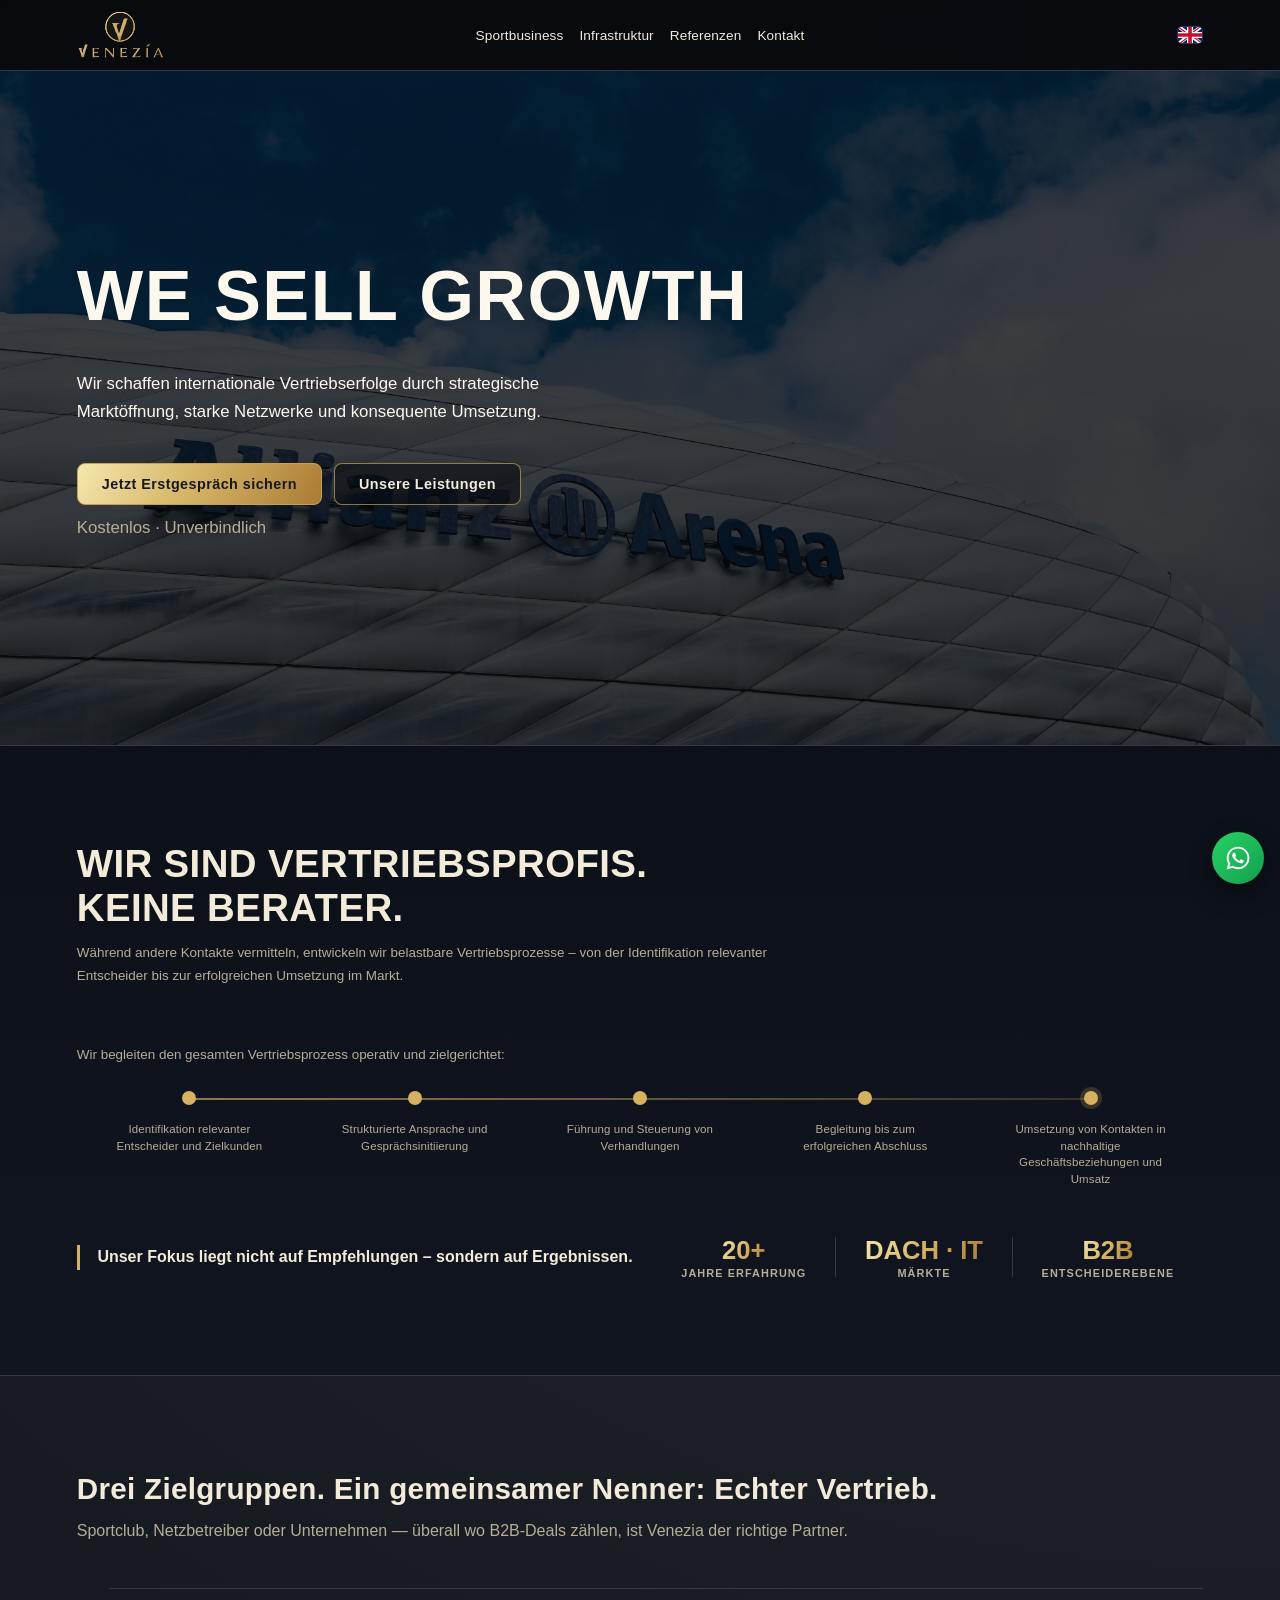
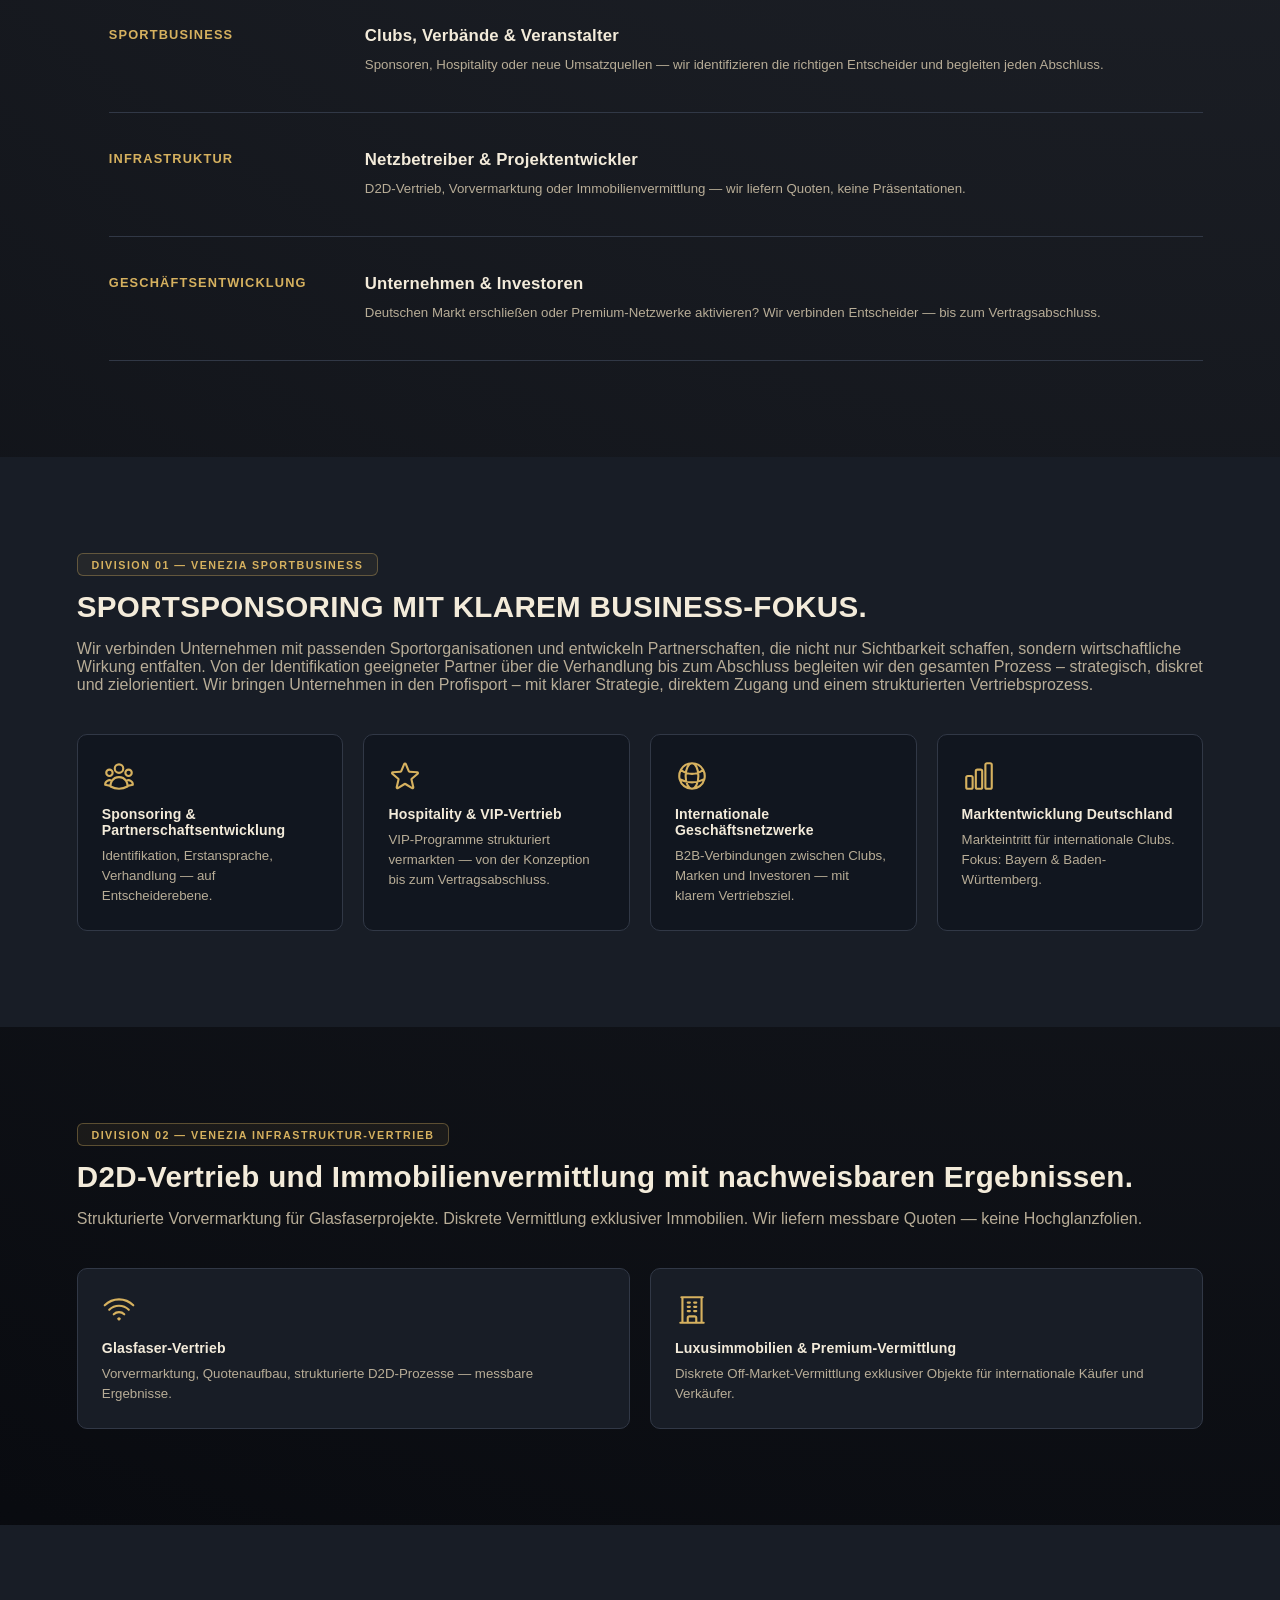
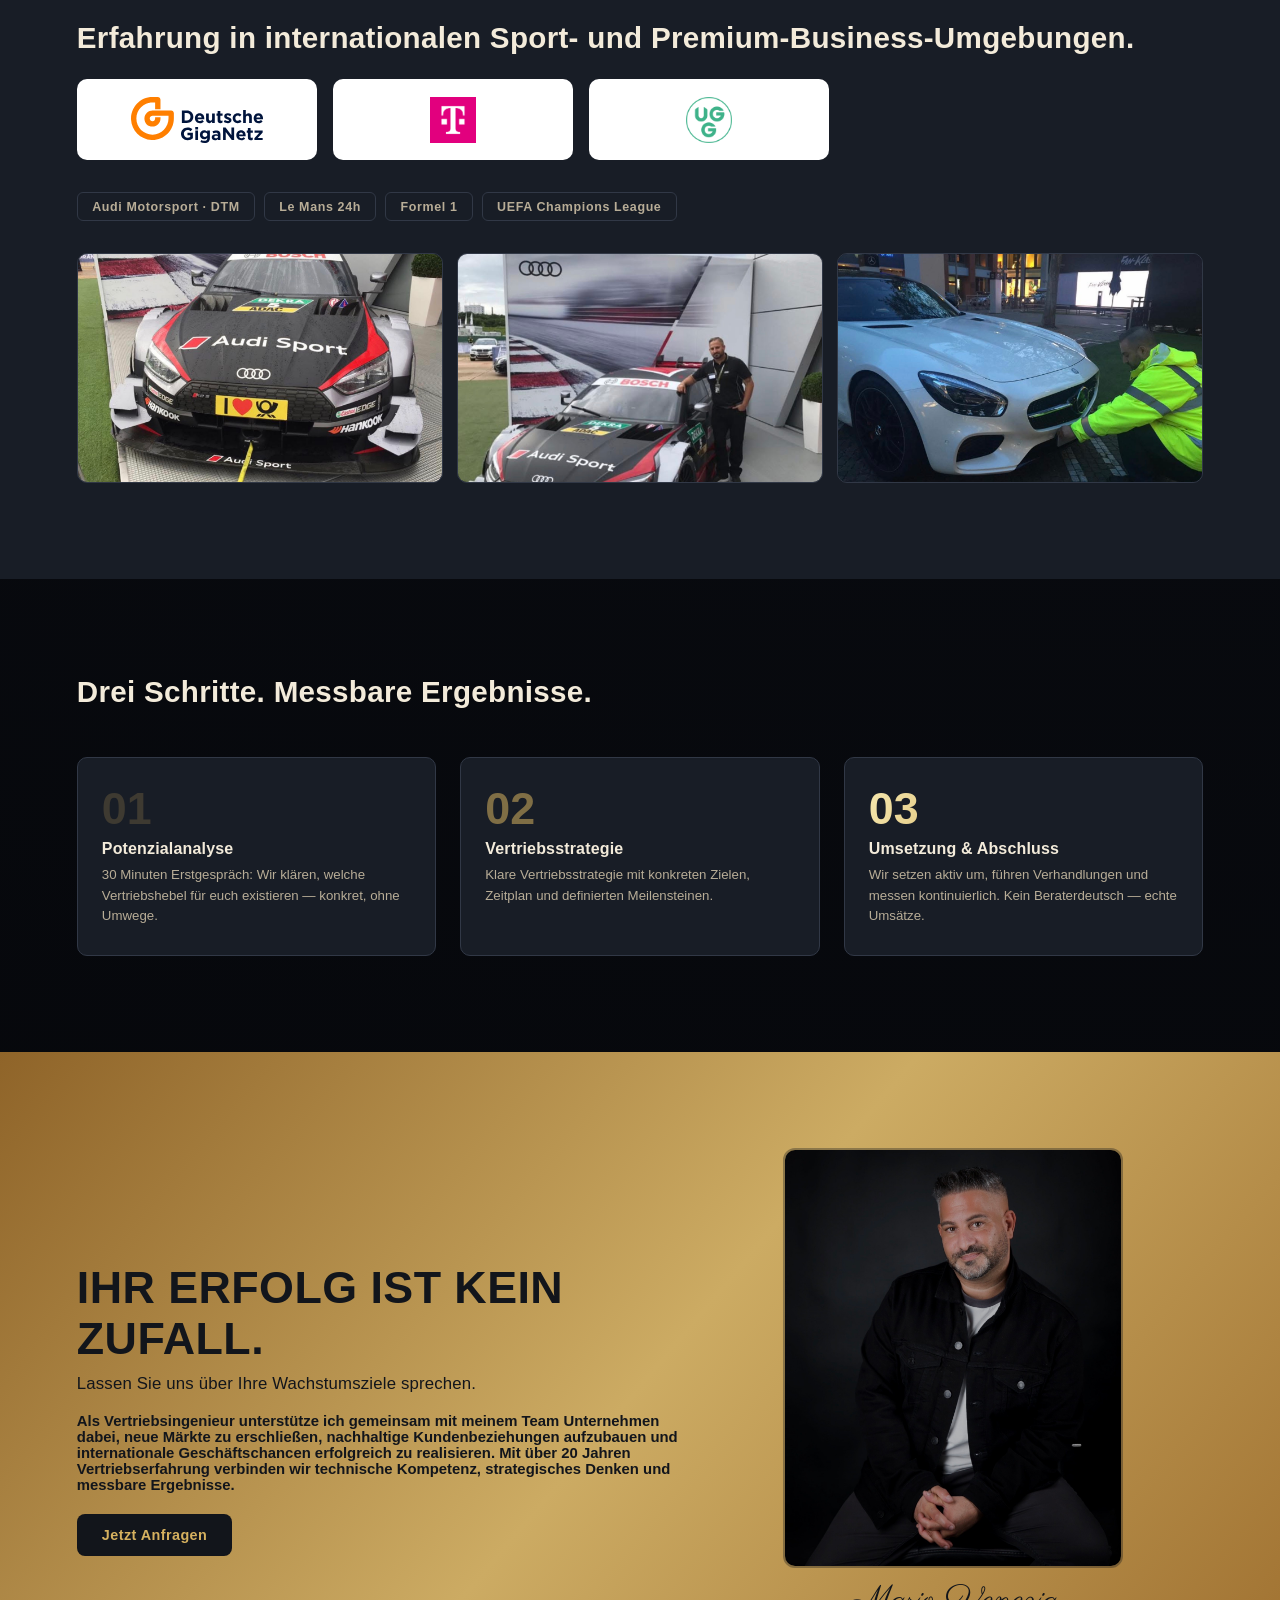
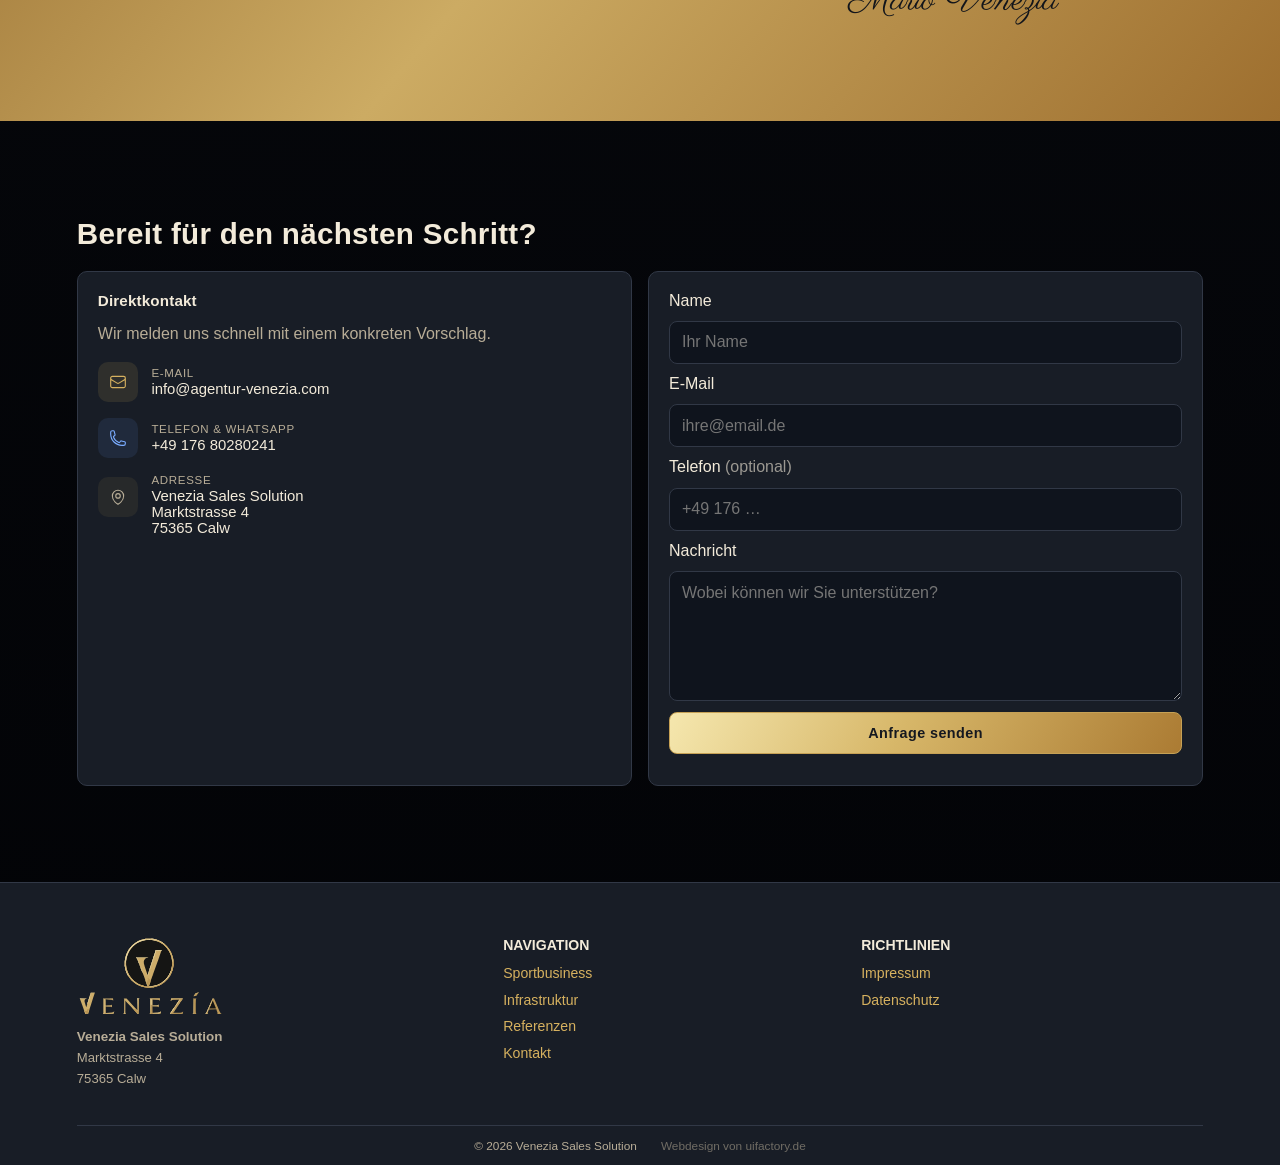
==== index.html @ e9df2f79 "Widen diff-step-text for better readability Increase max-width of step descriptions in differentiato" ====
<!doctype html>
<html lang="de">
  <head>
    <meta charset="UTF-8" />
    <meta name="viewport" content="width=device-width, initial-scale=1.0" />
    <title>Venezia Sales Solution | International Sports Sales & Business Development</title>
    <meta name="description" content="Venezia ist eine internationale Vertriebsagentur für Sport und Infrastruktur – wir entwickeln Vertriebsstrukturen, die messbaren Umsatz erzeugen." />
    <link rel="preconnect" href="https://fonts.googleapis.com" />
    <link rel="preconnect" href="https://fonts.gstatic.com" crossorigin />
    <link rel="stylesheet" href="./shared.css" />
    <style>
      section { padding: 96px 0; }
      section.hero { padding: 0; }

      .cta-row { margin-top: 1.3rem; display: flex; gap: 0.75rem; flex-wrap: wrap; }
      .cta-note { font-size: 0.75rem; color: var(--muted); margin-top: 0.6rem; }

      /* ── Hero ───────────────────────────────────────────────── */
      .hero {
        color: var(--white);
        background: linear-gradient(rgba(4, 5, 8, 0.74), rgba(7, 10, 14, 0.82)),
          url("./images/allianz-arena2.jpg") center/cover no-repeat;
      }
      .hero-content {
        min-height: min(75vh, 720px);
        display: flex;
        flex-direction: column;
        justify-content: center;
        max-width: 780px;
        padding: 3rem 0;
      }
      .hero p { max-width: 60ch; font-size: 1.05rem; line-height: 1.65; }

      /* ── Differentiator ─────────────────────────────────────── */
      .differentiator {
        background: linear-gradient(180deg, #0c1018 0%, #111520 100%);
        border-top: 1px solid var(--border);
        border-bottom: 1px solid var(--border);
      }
      .diff-intro { max-width: 700px; margin-bottom: 3.5rem; }
      .diff-intro h2 { font-size: clamp(1.6rem, 3.2vw, 2.4rem); font-weight: 700; margin-bottom: 0.75rem; }
      .diff-sub { color: var(--muted); font-size: 0.84rem; line-height: 1.7; margin: 0; }

      .diff-steps {
        display: flex;
        align-items: flex-start;
        position: relative;
        margin-bottom: 3rem;
      }
      .diff-steps::before {
        content: '';
        position: absolute;
        top: 7px;
        left: 10%;
        right: 10%;
        height: 2px;
        background: linear-gradient(90deg, rgba(214,177,95,0.65) 0%, rgba(214,177,95,0.2) 100%);
        pointer-events: none;
      }
      .diff-step {
        flex: 1;
        display: flex;
        flex-direction: column;
        align-items: center;
        text-align: center;
        gap: 1rem;
        position: relative;
      }
      .diff-step-node {
        width: 14px; height: 14px;
        border-radius: 50%;
        background: var(--accent);
        flex-shrink: 0;
        z-index: 1;
      }
      .diff-step:last-child .diff-step-node { box-shadow: 0 0 0 4px rgba(214,177,95,0.2); }
      .diff-step-text { font-size: 0.72rem; font-weight: 500; color: var(--muted); line-height: 1.45; max-width: 10.5rem; letter-spacing: 0.01em; }

      .diff-footer { display: grid; grid-template-columns: 1fr auto; align-items: center; gap: 2rem; }
      .diff-claim {
        font-size: 1rem; font-weight: 600; color: var(--ink); line-height: 1.55; margin: 0;
        border-left: 3px solid var(--accent); padding-left: 1.1rem;
      }
      .diff-stats { display: flex; align-items: center; gap: 0; flex-shrink: 0; }
      .diff-stat { display: flex; flex-direction: column; align-items: center; gap: 0.2rem; padding: 0 1.8rem; }
      .diff-stat:first-child { padding-left: 0; }
      .diff-stat-num {
        font-size: clamp(1.4rem, 2vw, 1.8rem); font-weight: 800;
        background: linear-gradient(120deg, #f5e7ae 0%, #d7b769 45%, #ab7b33 100%);
        -webkit-background-clip: text; -webkit-text-fill-color: transparent; background-clip: text;
        line-height: 1.1; white-space: nowrap;
      }
      .diff-stat-label { font-size: 0.68rem; font-weight: 600; letter-spacing: 0.1em; text-transform: uppercase; color: var(--muted); white-space: nowrap; }
      .diff-divider { width: 1px; height: 40px; background: var(--border); flex-shrink: 0; }

      /* ── Section alternate ──────────────────────────────────── */
      .section-alt { background: var(--gray); }
      .section-alt .service-card { background: #11161f; }
      .section-alt .process-step { background: #11161f; }

      /* ── Division badge ─────────────────────────────────────── */
      .division-badge {
        display: inline-flex; align-items: center;
        border: 1px solid rgba(214, 177, 95, 0.35); border-radius: 6px;
        padding: 0.3rem 0.85rem; font-size: 0.67rem; font-weight: 700;
        letter-spacing: 0.14em; text-transform: uppercase; color: var(--accent);
        background: rgba(214, 177, 95, 0.07); margin-bottom: 0.85rem;
      }

      /* ── Services ───────────────────────────────────────────── */
      .services-grid { margin-top: 2.5rem; display: grid; grid-template-columns: repeat(4, minmax(0, 1fr)); gap: 1.25rem; }
      .services-grid-2 { margin-top: 2.5rem; display: grid; grid-template-columns: repeat(2, minmax(0, 1fr)); gap: 1.25rem; }
      .service-card {
        background: var(--gray); border-radius: 10px; border: 1px solid var(--border);
        padding: 1.5rem; display: flex; flex-direction: column; gap: 0.5rem;
      }
      .service-icon { width: 34px; height: 34px; color: var(--accent); margin-bottom: 0.3rem; }
      .service-icon svg { width: 100%; height: 100%; }
      .service-card h3 { font-size: 0.88rem; margin: 0; }
      .service-card p { margin: 0; color: var(--muted); font-size: 0.83rem; line-height: 1.5; }

      /* ── Für wen ────────────────────────────────────────────── */
      .whom-list { margin-top: 3rem; display: flex; flex-direction: column; padding-left: 2rem; }
      .whom-item {
        display: grid; grid-template-columns: 13rem 1fr; gap: 3rem;
        align-items: start; padding: 2.25rem 0; border-top: 1px solid var(--border);
      }
      .whom-item:last-child { border-bottom: 1px solid var(--border); }
      .whom-badge { font-size: 0.8rem; font-weight: 700; letter-spacing: 0.09em; text-transform: uppercase; color: var(--accent); padding-top: 0.15rem; display: block; }
      .whom-content { display: flex; flex-direction: column; gap: 0.45rem; }
      .whom-content h3 { font-size: 1.05rem; margin: 0; line-height: 1.3; font-weight: 600; }
      .whom-desc { color: var(--muted); font-size: 0.83rem; line-height: 1.65; margin: 0; }

      /* ── Logo grid ──────────────────────────────────────────── */
      .logo-grid { display: flex; flex-wrap: wrap; gap: 1rem; margin-top: 1.5rem; align-items: stretch; }
      .logo-tile {
        background: #fff; border-radius: 10px; padding: 1.1rem 2rem;
        display: flex; align-items: center; justify-content: center;
        flex: 1; min-width: 160px; max-width: 240px;
      }
      .logo-tile img { max-height: 46px; width: auto; max-width: 150px; object-fit: contain; }

      /* ── Sport reference tags ───────────────────────────────── */
      .sport-refs { display: flex; flex-wrap: wrap; gap: 0.55rem; margin-top: 1rem; }
      .sport-ref-tag {
        border: 1px solid var(--border); border-radius: 6px;
        padding: 0.4rem 0.9rem; font-size: 0.78rem; font-weight: 600;
        color: var(--muted); letter-spacing: 0.05em; background: var(--gray);
      }

      /* ── F1 gallery ─────────────────────────────────────────── */
      .f1-gallery { display: grid; grid-template-columns: repeat(3, 1fr); gap: 0.9rem; margin-top: 2rem; }
      .f1-gallery img { width: 100%; height: 230px; object-fit: cover; border-radius: 10px; border: 1px solid var(--border); }

      /* ── Process ────────────────────────────────────────────── */
      .process-grid { margin-top: 3rem; display: grid; grid-template-columns: repeat(3, 1fr); gap: 1.5rem; }
      .process-step { background: var(--gray); border: 1px solid var(--border); border-radius: 10px; padding: 1.75rem 1.5rem; }
      .step-num { font-size: 2.8rem; font-weight: 800; color: rgba(214, 177, 95, 0.2); line-height: 1; margin-bottom: 0.6rem; }
      .step-num.gold-2 { color: rgba(214, 177, 95, 0.55); }
      .step-num.gold-3 {
        background: linear-gradient(120deg, #f5e7ae 0%, #d7b769 45%, #ab7b33 100%);
        -webkit-background-clip: text; -webkit-text-fill-color: transparent; background-clip: text;
      }
      .process-step h3 { font-size: 1rem; margin: 0 0 0.4rem; }
      .process-step p { color: var(--muted); font-size: 0.83rem; line-height: 1.55; margin: 0; }

      /* ── CTA ────────────────────────────────────────────────── */
      .cta { background: linear-gradient(130deg, #8f6429 0%, #ccab63 50%, #9e6f2f 100%); color: #12151b; }
      .cta .eyebrow {
        color: #12151b; font-size: clamp(1.9rem, 3.5vw, 2.8rem); text-transform: none;
        letter-spacing: 0.01em; font-weight: 800; margin-bottom: 0.6rem;
      }
      .cta h2 { font-size: clamp(0.92rem, 1.4vw, 1.05rem); font-weight: 500; color: rgba(18, 21, 27, 0.7); letter-spacing: 0.01em; margin-bottom: 1.25rem; }
      .cta .btn-dark { background: #12151b; color: var(--accent); border-color: rgba(18, 21, 27, 0.5); }
      .cta-grid { display: grid; grid-template-columns: 1.1fr 0.9fr; gap: 1rem; align-items: center; }
      .cta-photo { display: flex; flex-direction: column; align-items: center; }
      .cta-photo img { width: min(100%, 340px); height: 420px; object-fit: cover; object-position: center top; border-radius: 12px; border: 2px solid rgba(18, 21, 27, 0.34); }
      .cta-signature { font-family: 'Parisienne', cursive; font-size: 2.2rem; color: #12151b; margin-top: 0.6rem; text-align: center; display: block; }
      .cta-subline { margin: 0.5rem 0 1.3rem; font-size: 0.93rem; font-weight: 600; }
      .cta h2 { color: #12151b; }
      .cta-btn-mobile { display: none; }

      /* ── Contact ────────────────────────────────────────────── */
      .contact-grid { margin-top: 1.2rem; display: grid; grid-template-columns: 1fr 1fr; gap: 1rem; }
      .panel { background: var(--gray); border: 1px solid var(--border); border-radius: 10px; padding: 1.25rem; }
      .contact-info-list { list-style: none; padding: 0; margin: 1.2rem 0 0; display: flex; flex-direction: column; gap: 1rem; }
      .contact-info-item { display: flex; align-items: center; gap: 0.85rem; }
      .contact-info-item.align-top { align-items: flex-start; }
      .contact-info-item.align-top .ci-icon { margin-top: 0.15rem; }
      .ci-icon { width: 40px; height: 40px; border-radius: 10px; display: flex; align-items: center; justify-content: center; flex-shrink: 0; }
      .ci-icon.email { background: rgba(214, 177, 95, 0.12); color: var(--accent); }
      .ci-icon.phone { background: rgba(100, 160, 255, 0.1); color: #7aacff; }
      .ci-icon.addr { background: rgba(214, 177, 95, 0.08); color: var(--muted); }
      .ci-icon svg { width: 18px; height: 18px; }
      .ci-text { font-size: 0.93rem; }
      .ci-text small { display: block; font-size: 0.72rem; color: var(--muted); margin-bottom: 2px; text-transform: uppercase; letter-spacing: 0.06em; }
      .ci-text a { color: var(--ink); }
      .ci-text a:hover { color: var(--accent); }
      form { display: grid; gap: 0.7rem; }
      input, textarea { width: 100%; border-radius: 8px; border: 1px solid var(--border); background: #0f141d; color: var(--ink); padding: 0.72rem 0.75rem; font: inherit; }
      textarea { min-height: 130px; resize: vertical; }
      #form-status { color: var(--muted); margin: 0; font-size: 0.88rem; }

      /* ── Thank Modal ────────────────────────────────────────── */
      #thank-modal { position: fixed; inset: 0; z-index: 100; display: none; align-items: center; justify-content: center; }
      .modal-overlay { position: absolute; inset: 0; background: rgba(0,0,0,0.65); backdrop-filter: blur(4px); cursor: pointer; }
      .modal-box { position: relative; z-index: 1; background: #181d26; border: 1px solid var(--border); border-radius: 16px; padding: 2.5rem 2rem; max-width: 400px; width: 90%; text-align: center; }
      .modal-check { width: 58px; height: 58px; background: rgba(37,211,102,0.12); color: #25d366; border-radius: 50%; display: flex; align-items: center; justify-content: center; margin: 0 auto 1.2rem; }
      .modal-check svg { width: 28px; height: 28px; }
      .modal-box h3 { margin: 0 0 0.6rem; font-size: 1.3rem; color: var(--ink); }
      .modal-box p { color: var(--muted); font-size: 0.93rem; line-height: 1.6; margin: 0 0 1.5rem; }

      /* ── Tablet (≤ 900px) ───────────────────────────────────── */
      @media (max-width: 900px) {
        section { padding: 72px 0; }
        h2 { font-size: clamp(1.2rem, 2.4vw, 1.6rem); }
        .diff-intro h2 { font-size: clamp(1.4rem, 2.8vw, 2rem); }
        .services-grid { grid-template-columns: repeat(2, minmax(0, 1fr)); }
        .services-grid-2 { grid-template-columns: repeat(2, minmax(0, 1fr)); }
        .f1-gallery { grid-template-columns: repeat(2, 1fr); }
        .process-grid { grid-template-columns: repeat(2, 1fr); }
        .whom-list { padding-left: 1rem; }
        .whom-item { grid-template-columns: 12rem 1fr; gap: 2rem; }
        .cta-grid { grid-template-columns: 1fr; }
        .cta-photo { flex-direction: row; align-items: center; gap: 1.5rem; justify-content: flex-start; }
        .cta-photo img { height: 200px; width: min(50%, 220px); }
        .cta-signature { font-size: 1.8rem; }
        .logo-tile { max-width: none; min-width: 120px; }
        .diff-footer { grid-template-columns: 1fr; }
        .diff-stats { justify-content: flex-start; margin-top: 1.5rem; }
        .diff-stat { padding: 0 1.5rem 0 0; }
        .diff-stat:first-child { padding-left: 0; }
        .diff-steps { gap: 0.5rem; }
        .diff-step-text { font-size: 0.7rem; max-width: 8.5rem; }
      }

      /* ── Mobile (≤ 600px) ───────────────────────────────────── */
      @media (max-width: 600px) {
        section { padding: 52px 0; }
        h1 { font-size: clamp(1.9rem, 7.5vw, 2.8rem); }
        h2 { font-size: 1.15rem; }
        .diff-intro h2 { font-size: clamp(1.3rem, 5.5vw, 1.7rem); }
        .cta .eyebrow { font-size: clamp(1.3rem, 7vw, 1.75rem); }
        .cta h2 { font-size: 0.88rem; }
        .hero-content { min-height: min(70vh, 520px); padding: 2rem 0; }
        .hero p { font-size: 0.9rem; line-height: 1.6; }
        .cta-row { flex-direction: column; }
        .cta-row .btn { width: 100%; justify-content: center; }
        .services-grid { grid-template-columns: 1fr; }
        .services-grid-2 { grid-template-columns: 1fr; }
        .service-card { padding: 1.25rem; }
        .service-card h3 { overflow-wrap: break-word; word-break: break-word; hyphens: auto; }
        .diff-steps { flex-direction: column; gap: 0; margin-bottom: 2rem; }
        .diff-steps::before { top: 7px; left: 6px; right: auto; bottom: 7px; width: 2px; height: auto; background: linear-gradient(to bottom, rgba(214,177,95,0.65), rgba(214,177,95,0.2)); }
        .diff-step { flex-direction: row; text-align: left; align-items: center; padding: 0.7rem 0; gap: 1rem; }
        .diff-step-text { max-width: none; font-size: 0.8rem; font-weight: 600; }
        .diff-footer { grid-template-columns: 1fr; margin-top: 2rem; }
        .diff-stats { display: grid; grid-template-columns: repeat(3, 1fr); margin-top: 1.5rem; gap: 0; }
        .diff-stat { padding: 0.75rem 0; align-items: center; border-right: 1px solid var(--border); }
        .diff-stat:last-child { border-right: none; }
        .diff-stat:first-child { padding-left: 0; }
        .diff-divider { display: none; }
        .diff-stat-num { font-size: clamp(1.15rem, 4vw, 1.4rem); }
        .diff-stat-label { font-size: 0.6rem; }
        .whom-list { padding-left: 0; margin-top: 2rem; }
        .whom-item { grid-template-columns: 1fr; gap: 0.5rem; padding: 1.5rem 0; }
        .f1-gallery { grid-template-columns: 1fr; }
        .f1-gallery img { height: 200px; }
        .process-grid { grid-template-columns: 1fr; gap: 1rem; margin-top: 2rem; }
        .cta-grid { gap: 2rem; }
        .cta-photo { flex-direction: column; align-items: center; }
        .cta-photo img { width: 100%; max-width: 280px; height: 300px; }
        .cta-signature { font-size: 1.8rem; }
        .cta-btn-desktop { display: none; }
        .cta-btn-mobile { display: inline-flex; width: 100%; justify-content: center; }
        .cta-subline { font-size: 0.82rem; }
        .logo-grid { gap: 0.65rem; }
        .logo-tile { min-width: 110px; padding: 0.9rem 1.25rem; overflow: hidden; }
        .logo-tile img { max-height: 34px; }
        .contact-grid { grid-template-columns: 1fr; margin-top: 1.5rem; }
        .panel { padding: 1.1rem; }
      }
    </style>
  </head>
  <body>
    <header class="site-header"></header>

    <main id="top">

      <!-- ═══ HERO ════════════════════════════════════════════════ -->
      <section class="hero">
        <div class="container">
          <div class="hero-content">
            <h1 data-i18n="hero_title">WE SELL GROWTH</h1>
            <p data-i18n="hero_text">Wir schaffen internationale Vertriebserfolge durch strategische Marktöffnung, starke Netzwerke und konsequente Umsetzung.</p>
            <div class="cta-row">
              <a class="btn btn-dark" href="#contact" data-i18n="hero_cta">Jetzt Erstgespräch sichern</a>
              <a class="btn btn-light" href="#sports" data-i18n="hero_services">Unsere Leistungen</a>
            </div>
            <p class="cta-note" data-i18n="cta_note">Kostenlos · Unverbindlich</p>
          </div>
        </div>
      </section>

      <!-- ═══ WARUM VENEZIA? ══════════════════════════════════════ -->
      <section class="differentiator">
        <div class="container">
          <div class="diff-intro">
            <h2 data-i18n="diff_title">WIR SIND VERTRIEBSPROFIS. KEINE BERATER.</h2>
            <p class="diff-sub" data-i18n="diff_sub">Während andere Kontakte vermitteln, entwickeln wir belastbare Vertriebsprozesse – von der Identifikation relevanter Entscheider bis zur erfolgreichen Umsetzung im Markt.</p>
          </div>

          <p class="diff-sub" style="margin-bottom:1.5rem;" data-i18n="diff_intro_steps">Wir begleiten den gesamten Vertriebsprozess operativ und zielgerichtet:</p>

          <div class="diff-steps">
            <div class="diff-step">
              <span class="diff-step-node"></span>
              <span class="diff-step-text" data-i18n="diff_step_1">Identifikation relevanter Entscheider und Zielkunden</span>
            </div>
            <div class="diff-step">
              <span class="diff-step-node"></span>
              <span class="diff-step-text" data-i18n="diff_step_2">Strukturierte Ansprache und Gesprächsinitiierung</span>
            </div>
            <div class="diff-step">
              <span class="diff-step-node"></span>
              <span class="diff-step-text" data-i18n="diff_step_3">Führung und Steuerung von Verhandlungen</span>
            </div>
            <div class="diff-step">
              <span class="diff-step-node"></span>
              <span class="diff-step-text" data-i18n="diff_step_4">Begleitung bis zum erfolgreichen Abschluss</span>
            </div>
            <div class="diff-step">
              <span class="diff-step-node"></span>
              <span class="diff-step-text" data-i18n="diff_step_5">Umsetzung von Kontakten in nachhaltige Geschäftsbeziehungen und Umsatz</span>
            </div>
          </div>

          <div class="diff-footer">
            <p class="diff-claim" data-i18n="diff_claim">Unser Fokus liegt nicht auf Empfehlungen – sondern auf Ergebnissen.</p>
            <div class="diff-stats">
              <div class="diff-stat">
                <span class="diff-stat-num" data-i18n="stat_1_num">20+</span>
                <span class="diff-stat-label" data-i18n="stat_1_label">Jahre Erfahrung</span>
              </div>
              <div class="diff-divider"></div>
              <div class="diff-stat">
                <span class="diff-stat-num" data-i18n="stat_2_num">DACH · IT</span>
                <span class="diff-stat-label" data-i18n="stat_2_label">Märkte</span>
              </div>
              <div class="diff-divider"></div>
              <div class="diff-stat">
                <span class="diff-stat-num" data-i18n="stat_3_num">B2B</span>
                <span class="diff-stat-label" data-i18n="stat_3_label">Entscheiderebene</span>
              </div>
            </div>
          </div>
        </div>
      </section>

      <!-- ═══ FÜR WEN ═════════════════════════════════════════════ -->
      <section id="for-whom">
        <div class="container">
          <h2 data-i18n="whom_title">Drei Zielgruppen. Ein gemeinsamer Nenner: Echter Vertrieb.</h2>
          <p class="muted" data-i18n="whom_text">Ob Sportclub, Netzbetreiber oder internationales Unternehmen — überall wo komplexe B2B-Deals entschieden werden, ist Venezia der richtige Partner.</p>
          <div class="whom-list">
            <div class="whom-item">
              <span class="whom-badge" data-i18n="whom_1_badge">Sportbusiness</span>
              <div class="whom-content">
                <h3 data-i18n="whom_1_title">Clubs, Verbände &amp; Veranstalter</h3>
                <p class="whom-desc" data-i18n="whom_1_text">Sponsoren, Hospitality oder neue Umsatzquellen — wir identifizieren die richtigen Entscheider und begleiten jeden Abschluss.</p>
              </div>
            </div>
            <div class="whom-item">
              <span class="whom-badge" data-i18n="whom_2_badge">Infrastruktur</span>
              <div class="whom-content">
                <h3 data-i18n="whom_2_title">Netzbetreiber &amp; Projektentwickler</h3>
                <p class="whom-desc" data-i18n="whom_2_text">D2D-Vertrieb, Vorvermarktung oder Immobilienvermittlung — wir liefern Quoten, keine Präsentationen.</p>
              </div>
            </div>
            <div class="whom-item">
              <span class="whom-badge" data-i18n="whom_3_badge">Geschäftsentwicklung</span>
              <div class="whom-content">
                <h3 data-i18n="whom_3_title">Unternehmen &amp; Investoren</h3>
                <p class="whom-desc" data-i18n="whom_3_text">Deutschen Markt erschließen oder Premium-Netzwerke aktivieren? Wir verbinden Entscheider — bis zum Vertragsabschluss.</p>
              </div>
            </div>
          </div>
        </div>
      </section>

      <!-- ═══ DIVISION 01: SPORTBUSINESS ══════════════════════════ -->
      <section id="sports" class="section-alt">
        <div class="container">
          <div class="division-badge" data-i18n="sports_badge">Division 01 — Venezia Sportbusiness</div>
          <h2 data-i18n="sports_title">SPORTSPONSORING MIT KLAREM BUSINESS-FOKUS.</h2>
          <p class="muted" data-i18n="sports_text">Wir verbinden Unternehmen mit passenden Sportorganisationen und entwickeln Partnerschaften, die nicht nur Sichtbarkeit schaffen, sondern wirtschaftliche Wirkung entfalten. Von der Identifikation geeigneter Partner über die Verhandlung bis zum Abschluss begleiten wir den gesamten Prozess – strategisch, diskret und zielorientiert. Wir bringen Unternehmen in den Profisport – mit klarer Strategie, direktem Zugang und einem strukturierten Vertriebsprozess.</p>

          <div class="services-grid">
            <article class="service-card">
              <div class="service-icon">
                <svg viewBox="0 0 24 24" fill="none" stroke="currentColor" stroke-width="1.5" stroke-linecap="round" stroke-linejoin="round">
                  <path d="M18 18.72a9.094 9.094 0 003.741-.479 3 3 0 00-4.682-2.72m.94 3.198l.001.031c0 .225-.012.447-.037.666A11.944 11.944 0 0112 21c-2.17 0-4.207-.576-5.963-1.584A6.062 6.062 0 016 18.719m12 0a5.971 5.971 0 00-.941-3.197m0 0A5.995 5.995 0 0012 12.75a5.995 5.995 0 00-5.058 2.772m0 0a3 3 0 00-4.681 2.72 8.986 8.986 0 003.74.477m.94-3.197a5.971 5.971 0 00-.94 3.197M15 6.75a3 3 0 11-6 0 3 3 0 016 0zm6 3a2.25 2.25 0 11-4.5 0 2.25 2.25 0 014.5 0zm-13.5 0a2.25 2.25 0 11-4.5 0 2.25 2.25 0 014.5 0z"/>
                </svg>
              </div>
              <h3 data-i18n="service_1_title">Sponsoring &amp; Partnerschaftsentwicklung</h3>
              <p data-i18n="service_1_text">Gezielte Identifikation passender Unternehmen. Erstansprache, Verhandlung und Vertragsbegleitung auf Entscheiderebene.</p>
            </article>
            <article class="service-card">
              <div class="service-icon">
                <svg viewBox="0 0 24 24" fill="none" stroke="currentColor" stroke-width="1.5" stroke-linecap="round" stroke-linejoin="round">
                  <path d="M11.48 3.499a.562.562 0 011.04 0l2.125 5.111a.563.563 0 00.475.345l5.518.442c.499.04.701.663.321.988l-4.204 3.602a.563.563 0 00-.182.557l1.285 5.385a.562.562 0 01-.84.61l-4.725-2.885a.563.563 0 00-.586 0L6.982 20.54a.562.562 0 01-.84-.61l1.285-5.386a.562.562 0 00-.182-.557l-4.204-3.602a.563.563 0 01.321-.988l5.518-.442a.563.563 0 00.475-.345L11.48 3.5z"/>
                </svg>
              </div>
              <h3 data-i18n="service_2_title">Hospitality &amp; VIP-Vertrieb</h3>
              <p data-i18n="service_2_text">Exklusive VIP-Programme strukturiert vermarkten — von der Konzeption bis zur Vertragsunterzeichnung mit Unternehmenskunden.</p>
            </article>
            <article class="service-card">
              <div class="service-icon">
                <svg viewBox="0 0 24 24" fill="none" stroke="currentColor" stroke-width="1.5" stroke-linecap="round" stroke-linejoin="round">
                  <path d="M12 21a9.004 9.004 0 008.716-6.747M12 21a9.004 9.004 0 01-8.716-6.747M12 21c2.485 0 4.5-4.03 4.5-9S14.485 3 12 3m0 18c-2.485 0-4.5-4.03-4.5-9S9.515 3 12 3m0 0a8.997 8.997 0 017.843 4.582M12 3a8.997 8.997 0 00-7.843 4.582m15.686 0A11.953 11.953 0 0112 10.5c-2.998 0-5.74-1.1-7.843-2.918m15.686 0A8.959 8.959 0 0121 12c0 .778-.099 1.533-.284 2.253m0 0A17.919 17.919 0 0112 16.5c-3.162 0-6.133-.815-8.716-2.247m0 0A9.015 9.015 0 013 12c0-1.605.42-3.113 1.157-4.418"/>
                </svg>
              </div>
              <h3 data-i18n="service_3_title">Internationale Geschäftsnetzwerke</h3>
              <p data-i18n="service_3_text">Direkte B2B-Verbindungen zwischen europäischen Clubs, deutschen Marken und internationalen Investoren — mit klarem Vertriebsziel.</p>
            </article>
            <article class="service-card">
              <div class="service-icon">
                <svg viewBox="0 0 24 24" fill="none" stroke="currentColor" stroke-width="1.5" stroke-linecap="round" stroke-linejoin="round">
                  <path d="M3 13.125C3 12.504 3.504 12 4.125 12h2.25c.621 0 1.125.504 1.125 1.125v6.75C7.5 20.496 6.996 21 6.375 21h-2.25A1.125 1.125 0 013 19.875v-6.75zM9.75 8.625c0-.621.504-1.125 1.125-1.125h2.25c.621 0 1.125.504 1.125 1.125v11.25c0 .621-.504 1.125-1.125 1.125h-2.25a1.125 1.125 0 01-1.125-1.125V8.625zM16.5 4.125c0-.621.504-1.125 1.125-1.125h2.25C20.496 3 21 3.504 21 4.125v15.75c0 .621-.504 1.125-1.125 1.125h-2.25a1.125 1.125 0 01-1.125-1.125V4.125z"/>
                </svg>
              </div>
              <h3 data-i18n="service_4_title">Marktentwicklung Deutschland</h3>
              <p data-i18n="service_4_text">Strukturierter Markteintritt für internationale Clubs im deutschsprachigen Raum. Schwerpunkt: Bayern und Baden-Württemberg.</p>
            </article>
          </div>
        </div>
      </section>

      <!-- ═══ DIVISION 02: INFRASTRUKTUR ══════════════════════════ -->
      <section id="infrastructure">
        <div class="container">
          <div class="division-badge" data-i18n="infra_badge">Division 02 — Venezia Infrastruktur-Vertrieb</div>
          <h2 data-i18n="infra_title">D2D-Vertrieb und Immobilienvermittlung mit nachweisbaren Ergebnissen.</h2>
          <p class="muted" data-i18n="infra_text">Strukturierte Vorvermarktung für Glasfaserprojekte. Diskrete Vermittlung exklusiver Immobilien. Wir liefern messbare Quoten — keine Hochglanzfolien.</p>

          <div class="services-grid-2">
            <article class="service-card">
              <div class="service-icon">
                <svg viewBox="0 0 24 24" fill="none" stroke="currentColor" stroke-width="1.5" stroke-linecap="round" stroke-linejoin="round">
                  <path d="M8.288 15.038a5.25 5.25 0 017.424 0M5.106 11.856c3.807-3.808 9.98-3.808 13.788 0M1.924 8.674c5.565-5.565 14.587-5.565 20.152 0M12.53 18.22l-.53.53-.53-.53a.75.75 0 011.06 0z"/>
                </svg>
              </div>
              <h3 data-i18n="service_5_title">Glasfaser-Vertrieb</h3>
              <p data-i18n="service_5_text">Vorvermarktung. Quotenaufbau. Strukturierte D2D-Prozesse. Messbare Ergebnisse — von der ersten Haustür bis zur abgeschlossenen Quote.</p>
            </article>
            <article class="service-card">
              <div class="service-icon">
                <svg viewBox="0 0 24 24" fill="none" stroke="currentColor" stroke-width="1.5" stroke-linecap="round" stroke-linejoin="round">
                  <path d="M3.75 21h16.5M4.5 3h15M5.25 3v18m13.5-18v18M9 6.75h1.5m-1.5 3h1.5m-1.5 3h1.5m3-6H15m-1.5 3H15m-1.5 3H15M9 21v-3.375c0-.621.504-1.125 1.125-1.125h3.75c.621 0 1.125.504 1.125 1.125V21"/>
                </svg>
              </div>
              <h3 data-i18n="service_6_title">Luxusimmobilien &amp; Premium-Vermittlung</h3>
              <p data-i18n="service_6_text">Diskrete Off-Market-Vermittlung exklusiver Objekte für internationale Käufer und Verkäufer.</p>
            </article>
          </div>
        </div>
      </section>

      <!-- ═══ REFERENZEN ═══════════════════════════════════════════ -->
      <section id="references" class="section-alt">
        <div class="container">
          <h2 data-i18n="refs_title">Erfahrung in internationalen Sport- und Premium-Business-Umgebungen.</h2>

          <div class="logo-grid">
            <div class="logo-tile">
              <img src="./images/deutsche_giganetz.svg" alt="Deutsche Giganetz" />
            </div>
            <div class="logo-tile">
              <img src="./images/telekom_logo.jpg" alt="Telekom" />
            </div>
            <div class="logo-tile">
              <img src="./images/ugg_logo.webp" alt="UGG" />
            </div>
          </div>

          <div style="margin-top: 2rem;">
            <div class="sport-refs">
              <span class="sport-ref-tag" data-i18n="sport_ref_1">Audi Motorsport · DTM</span>
              <span class="sport-ref-tag" data-i18n="sport_ref_2">Le Mans 24h</span>
              <span class="sport-ref-tag" data-i18n="sport_ref_3">Formel 1</span>
              <span class="sport-ref-tag" data-i18n="sport_ref_4">UEFA Champions League</span>
            </div>
          </div>

          <div class="f1-gallery">
            <img src="./images/formel1.jpeg" alt="Formula 1" />
            <img src="./images/formel1_2.jpeg" alt="Formula 1 Hospitality" />
            <img src="./images/formel1_3.jpeg" alt="Formula 1 Business" />
          </div>
        </div>
      </section>

      <!-- ═══ PROZESS ══════════════════════════════════════════════ -->
      <section id="process">
        <div class="container">
          <h2 data-i18n="process_title">Drei Schritte. Messbare Ergebnisse.</h2>
          <div class="process-grid">
            <article class="process-step">
              <div class="step-num">01</div>
              <h3 data-i18n="process_1_title">Potenzialanalyse</h3>
              <p data-i18n="process_1_text">30 Minuten Erstgespräch: Wir klären, welche Vertriebshebel für euch existieren — konkret, ohne Umwege.</p>
            </article>
            <article class="process-step">
              <div class="step-num gold-2">02</div>
              <h3 data-i18n="process_2_title">Vertriebsstrategie</h3>
              <p data-i18n="process_2_text">Wir entwickeln eine klare Vertriebsstrategie mit konkreten Zielen, Zeitplan und definierten Meilensteinen — nicht mehr und nicht weniger.</p>
            </article>
            <article class="process-step">
              <div class="step-num gold-3">03</div>
              <h3 data-i18n="process_3_title">Umsetzung &amp; Abschluss</h3>
              <p data-i18n="process_3_text">Wir setzen aktiv um, führen Verhandlungen und messen kontinuierlich. Kein Beraterdeutsch — echte Umsätze.</p>
            </article>
          </div>
        </div>
      </section>

      <!-- ═══ CTA ══════════════════════════════════════════════════ -->
      <section class="cta">
        <div class="container cta-grid">
          <div>
            <p class="eyebrow" data-i18n="cta_eyebrow">IHR ERFOLG IST KEIN ZUFALL.</p>
            <h2 data-i18n="cta_title">Lassen Sie uns über Ihre Wachstumsziele sprechen.</h2>
            <p class="cta-subline" data-i18n="cta_subline">Als Vertriebsingenieur unterstütze ich gemeinsam mit meinem Team Unternehmen dabei, neue Märkte zu erschließen, nachhaltige Kundenbeziehungen aufzubauen und internationale Geschäftschancen erfolgreich zu realisieren. Mit über 20 Jahren Vertriebserfahrung verbinden wir technische Kompetenz, strategisches Denken und messbare Ergebnisse.</p>
            <a class="btn btn-dark cta-btn-desktop" href="#contact" data-i18n="cta_btn">Jetzt Anfragen</a>
          </div>
          <div class="cta-photo">
            <img src="./images/foto-mario-venezia.jpeg" alt="Mario Venezia" />
            <span class="cta-signature">Mario Venezia</span>
          </div>
          <a class="btn btn-dark cta-btn-mobile" href="#contact" data-i18n="cta_btn">Jetzt Anfragen</a>
        </div>
      </section>

      <!-- ═══ KONTAKT ══════════════════════════════════════════════ -->
      <section id="contact">
        <div class="container">
          <h2 data-i18n="contact_title">Bereit für den nächsten Schritt?</h2>
          <div class="contact-grid">
            <article class="panel">
              <h3 data-i18n="contact_left_title">Direktkontakt</h3>
              <p class="muted" data-i18n="contact_left_text">Wir melden uns schnell mit einem konkreten Vorschlag.</p>
              <ul class="contact-info-list">
                <li class="contact-info-item">
                  <div class="ci-icon email">
                    <svg viewBox="0 0 24 24" fill="none" stroke="currentColor" stroke-width="1.5" stroke-linecap="round" stroke-linejoin="round">
                      <path d="M21.75 6.75v10.5a2.25 2.25 0 01-2.25 2.25h-15a2.25 2.25 0 01-2.25-2.25V6.75m19.5 0A2.25 2.25 0 0019.5 4.5h-15a2.25 2.25 0 00-2.25 2.25m19.5 0v.243a2.25 2.25 0 01-1.07 1.916l-7.5 4.615a2.25 2.25 0 01-2.36 0L3.32 8.91a2.25 2.25 0 01-1.07-1.916V6.75"/>
                    </svg>
                  </div>
                  <div class="ci-text">
                    <small data-i18n="contact_email_label">E-Mail</small>
                    <a href="mailto:info@agentur-venezia.com">info@agentur-venezia.com</a>
                  </div>
                </li>
                <li class="contact-info-item">
                  <div class="ci-icon phone">
                    <svg viewBox="0 0 24 24" fill="none" stroke="currentColor" stroke-width="1.5" stroke-linecap="round" stroke-linejoin="round">
                      <path d="M2.25 6.75c0 8.284 6.716 15 15 15h2.25a2.25 2.25 0 002.25-2.25v-1.372c0-.516-.351-.966-.852-1.091l-4.423-1.106c-.44-.11-.902.055-1.173.417l-.97 1.293c-.282.376-.769.542-1.21.38a12.035 12.035 0 01-7.143-7.143c-.162-.441.004-.928.38-1.21l1.293-.97c.363-.271.527-.734.417-1.173L6.963 3.102a1.125 1.125 0 00-1.091-.852H4.5A2.25 2.25 0 002.25 4.5v2.25z"/>
                    </svg>
                  </div>
                  <div class="ci-text">
                    <small data-i18n="contact_phone_wa_label">Telefon &amp; WhatsApp</small>
                    <a href="tel:+4917680280241">+49 176 80280241</a>
                  </div>
                </li>
                <li class="contact-info-item align-top">
                  <div class="ci-icon addr">
                    <svg viewBox="0 0 24 24" fill="none" stroke="currentColor" stroke-width="1.5" stroke-linecap="round" stroke-linejoin="round">
                      <path d="M15 10.5a3 3 0 11-6 0 3 3 0 016 0z"/>
                      <path d="M19.5 10.5c0 7.142-7.5 11.25-7.5 11.25S4.5 17.642 4.5 10.5a7.5 7.5 0 1115 0z"/>
                    </svg>
                  </div>
                  <div class="ci-text">
                    <small data-i18n="contact_addr_label">Adresse</small>
                    <a href="https://maps.app.goo.gl/TJJfu6u2uXtYAzWb9" target="_blank" rel="noopener">Venezia Sales Solution<br />Marktstrasse 4<br />75365 Calw</a>
                  </div>
                </li>
              </ul>
            </article>
            <article class="panel">
              <form id="contact-form">
                <label for="name" data-i18n="form_name">Name</label>
                <input id="name" name="name" type="text" placeholder="Ihr Name" data-i18n-placeholder="form_name_ph" required />
                <label for="email" data-i18n="form_email">E-Mail</label>
                <input id="email" name="email" type="email" placeholder="ihre@email.de" data-i18n-placeholder="form_email_ph" required />
                <label for="phone"><span data-i18n="form_phone">Telefon</span> <span style="font-weight:400;opacity:0.6;">(optional)</span></label>
                <input id="phone" name="phone" type="tel" placeholder="+49 176 …" data-i18n-placeholder="form_phone_ph" />
                <label for="msg" data-i18n="form_message">Nachricht</label>
                <textarea id="msg" name="message" placeholder="Wobei können wir Sie unterstützen?" data-i18n-placeholder="form_message_ph" required></textarea>
                <button class="btn btn-dark" type="submit" data-i18n="form_submit">Anfrage senden</button>
                <p id="form-status" aria-live="polite"></p>
              </form>
            </article>
          </div>
        </div>
      </section>
    </main>

    <footer></footer>

    <div id="thank-modal" role="dialog" aria-modal="true" aria-labelledby="thank-title">
      <div class="modal-overlay" onclick="closeThankModal()"></div>
      <div class="modal-box">
        <div class="modal-check">
          <svg viewBox="0 0 24 24" fill="none" stroke="currentColor" stroke-width="2.5" stroke-linecap="round" stroke-linejoin="round"><path d="M5 13l4 4L19 7"/></svg>
        </div>
        <h3 id="thank-title" data-i18n="modal_title">Vielen Dank!</h3>
        <p data-i18n="modal_text">Wir haben Ihre Anfrage erhalten und melden uns schnellstmöglich bei Ihnen.</p>
        <button class="btn btn-dark" onclick="closeThankModal()" data-i18n="modal_close">Schließen</button>
      </div>
    </div>

    <script src="./components.js"></script>
    <script>
      const PAGE_TRANSLATIONS = {
        de: {
          hero_title: "WE SELL GROWTH",
          hero_text: "Wir schaffen internationale Vertriebserfolge durch strategische Marktöffnung, starke Netzwerke und konsequente Umsetzung.",
          hero_cta: "Jetzt Erstgespräch sichern",
          hero_services: "Unsere Leistungen",
          cta_note: "Kostenlos · Unverbindlich",
          diff_title: "WIR SIND VERTRIEBSPROFIS. KEINE BERATER.",
          diff_sub: "Während andere Kontakte vermitteln, entwickeln wir belastbare Vertriebsprozesse – von der Identifikation relevanter Entscheider bis zur erfolgreichen Umsetzung im Markt.",
          diff_intro_steps: "Wir begleiten den gesamten Vertriebsprozess operativ und zielgerichtet:",
          diff_step_1: "Identifikation relevanter Entscheider und Zielkunden",
          diff_step_2: "Strukturierte Ansprache und Gesprächsinitiierung",
          diff_step_3: "Führung und Steuerung von Verhandlungen",
          diff_step_4: "Begleitung bis zum erfolgreichen Abschluss",
          diff_step_5: "Umsetzung von Kontakten in nachhaltige Geschäftsbeziehungen und Umsatz",
          diff_claim: "Unser Fokus liegt nicht auf Empfehlungen – sondern auf Ergebnissen.",
          stat_1_num: "20+", stat_1_label: "Jahre Erfahrung",
          stat_2_num: "DACH · IT", stat_2_label: "Märkte",
          stat_3_num: "B2B", stat_3_label: "Entscheiderebene",
          whom_title: "Drei Zielgruppen. Ein gemeinsamer Nenner: Echter Vertrieb.",
          whom_text: "Sportclub, Netzbetreiber oder Unternehmen — überall wo B2B-Deals zählen, ist Venezia der richtige Partner.",
          whom_1_badge: "Sportbusiness", whom_1_title: "Clubs, Verbände & Veranstalter",
          whom_1_text: "Sponsoren, Hospitality oder neue Umsatzquellen — wir identifizieren die richtigen Entscheider und begleiten jeden Abschluss.",
          whom_2_badge: "Infrastruktur", whom_2_title: "Netzbetreiber & Projektentwickler",
          whom_2_text: "D2D-Vertrieb, Vorvermarktung oder Immobilienvermittlung — wir liefern Quoten, keine Präsentationen.",
          whom_3_badge: "Geschäftsentwicklung", whom_3_title: "Unternehmen & Investoren",
          whom_3_text: "Deutschen Markt erschließen oder Premium-Netzwerke aktivieren? Wir verbinden Entscheider — bis zum Vertragsabschluss.",
          sports_badge: "Division 01 — Venezia Sportbusiness",
          sports_title: "SPORTSPONSORING MIT KLAREM BUSINESS-FOKUS.",
          sports_text: "Wir verbinden Unternehmen mit passenden Sportorganisationen und entwickeln Partnerschaften, die nicht nur Sichtbarkeit schaffen, sondern wirtschaftliche Wirkung entfalten. Von der Identifikation geeigneter Partner über die Verhandlung bis zum Abschluss begleiten wir den gesamten Prozess – strategisch, diskret und zielorientiert. Wir bringen Unternehmen in den Profisport – mit klarer Strategie, direktem Zugang und einem strukturierten Vertriebsprozess.",
          service_1_title: "Sponsoring & Partnerschaftsentwicklung",
          service_1_text: "Identifikation, Erstansprache, Verhandlung — auf Entscheiderebene.",
          service_2_title: "Hospitality & VIP-Vertrieb",
          service_2_text: "VIP-Programme strukturiert vermarkten — von der Konzeption bis zum Vertragsabschluss.",
          service_3_title: "Internationale Geschäftsnetzwerke",
          service_3_text: "B2B-Verbindungen zwischen Clubs, Marken und Investoren — mit klarem Vertriebsziel.",
          service_4_title: "Marktentwicklung Deutschland",
          service_4_text: "Markteintritt für internationale Clubs. Fokus: Bayern & Baden-Württemberg.",
          infra_badge: "Division 02 — Venezia Infrastruktur-Vertrieb",
          infra_title: "D2D-Vertrieb und Immobilienvermittlung mit nachweisbaren Ergebnissen.",
          infra_text: "Strukturierte Vorvermarktung für Glasfaserprojekte. Diskrete Vermittlung exklusiver Immobilien. Wir liefern messbare Quoten — keine Hochglanzfolien.",
          service_5_title: "Glasfaser-Vertrieb",
          service_5_text: "Vorvermarktung, Quotenaufbau, strukturierte D2D-Prozesse — messbare Ergebnisse.",
          service_6_title: "Luxusimmobilien & Premium-Vermittlung",
          service_6_text: "Diskrete Off-Market-Vermittlung exklusiver Objekte für internationale Käufer und Verkäufer.",
          refs_title: "Erfahrung in internationalen Sport- und Premium-Business-Umgebungen.",
          sport_ref_1: "Audi Motorsport · DTM", sport_ref_2: "Le Mans 24h",
          sport_ref_3: "Formel 1", sport_ref_4: "UEFA Champions League",
          process_title: "Drei Schritte. Messbare Ergebnisse.",
          process_1_title: "Potenzialanalyse",
          process_1_text: "30 Minuten Erstgespräch: Wir klären, welche Vertriebshebel für euch existieren — konkret, ohne Umwege.",
          process_2_title: "Vertriebsstrategie",
          process_2_text: "Klare Vertriebsstrategie mit konkreten Zielen, Zeitplan und definierten Meilensteinen.",
          process_3_title: "Umsetzung & Abschluss",
          process_3_text: "Wir setzen aktiv um, führen Verhandlungen und messen kontinuierlich. Kein Beraterdeutsch — echte Umsätze.",
          cta_eyebrow: "IHR ERFOLG IST KEIN ZUFALL.",
          cta_title: "Lassen Sie uns über Ihre Wachstumsziele sprechen.",
          cta_subline: "Als Vertriebsingenieur unterstütze ich gemeinsam mit meinem Team Unternehmen dabei, neue Märkte zu erschließen, nachhaltige Kundenbeziehungen aufzubauen und internationale Geschäftschancen erfolgreich zu realisieren. Mit über 20 Jahren Vertriebserfahrung verbinden wir technische Kompetenz, strategisches Denken und messbare Ergebnisse.",
          cta_btn: "Jetzt Anfragen",
          contact_title: "Bereit für den nächsten Schritt?",
          contact_left_title: "Direktkontakt",
          contact_left_text: "Wir melden uns schnell mit einem konkreten Vorschlag.",
          contact_email_label: "E-Mail",
          contact_phone_wa_label: "Telefon & WhatsApp",
          contact_addr_label: "Adresse",
          form_name: "Name", form_email: "E-Mail", form_phone: "Telefon", form_message: "Nachricht",
          form_name_ph: "Ihr Name", form_email_ph: "ihre@email.de",
          form_phone_ph: "+49 176 …",
          form_message_ph: "Wobei können wir Sie unterstützen?",
          form_submit: "Anfrage senden",
          modal_title: "Vielen Dank!",
          modal_text: "Wir haben Ihre Anfrage erhalten und melden uns schnellstmöglich bei Ihnen.",
          modal_close: "Schließen",
          page_title: "Venezia Sales Solution | Internationale Vertriebsagentur"
        },
        en: {
          hero_title: "WE SELL GROWTH",
          hero_text: "We create international sales success through strategic market entry, strong networks and consistent execution.",
          hero_cta: "Book an intro call",
          hero_services: "Our Services",
          cta_note: "Free · Non-binding",
          diff_title: "WE ARE SALES PROFESSIONALS. NOT CONSULTANTS.",
          diff_sub: "While others broker contacts, we develop robust sales processes – from identifying relevant decision-makers to successful execution in the market.",
          diff_intro_steps: "We manage the entire sales process operationally and with a clear focus on results:",
          diff_step_1: "Identifying relevant decision-makers and target customers",
          diff_step_2: "Structured outreach and conversation initiation",
          diff_step_3: "Conducting and steering negotiations",
          diff_step_4: "Accompanying the process through to successful close",
          diff_step_5: "Converting contacts into sustainable business relationships and revenue",
          diff_claim: "Our focus is not on recommendations – but on results.",
          stat_1_num: "20+", stat_1_label: "Years Experience",
          stat_2_num: "DACH · IT", stat_2_label: "Core Markets",
          stat_3_num: "B2B", stat_3_label: "Decision-Maker Level",
          whom_title: "Three target groups. One common denominator: real sales.",
          whom_text: "Sports club, network operator or company — wherever B2B deals matter, Venezia is the right partner.",
          whom_1_badge: "Sports Business", whom_1_title: "Clubs, Associations & Organizers",
          whom_1_text: "Sponsors, hospitality or new revenue streams — we identify the right decision-makers and close every deal.",
          whom_2_badge: "Infrastructure", whom_2_title: "Network Operators & Developers",
          whom_2_text: "D2D sales, pre-marketing or property brokerage — we deliver quotas, not presentations.",
          whom_3_badge: "Business Development", whom_3_title: "Companies & Investors",
          whom_3_text: "Enter the German market or activate premium networks? We connect decision-makers — until the contract is signed.",
          sports_badge: "Division 01 — Venezia Sports Business",
          sports_title: "SPORTS SPONSORING WITH A CLEAR BUSINESS FOCUS.",
          sports_text: "We connect companies with suitable sports organisations and develop partnerships that not only create visibility, but deliver real economic impact. From identifying the right partners through negotiation to close, we manage the entire process – strategically, discreetly and with a clear objective. We bring companies into professional sport – with a clear strategy, direct access and a structured sales process.",
          service_1_title: "Sponsoring & Partnership Development",
          service_1_text: "Identification, outreach, negotiation — at decision-maker level.",
          service_2_title: "Hospitality & VIP Sales",
          service_2_text: "VIP programmes structured and marketed — from concept to contract.",
          service_3_title: "International Business Networks",
          service_3_text: "B2B connections between clubs, brands and investors — with a clear sales objective.",
          service_4_title: "Market Development Germany",
          service_4_text: "Market entry for international clubs. Focus: Bavaria & Baden-Württemberg.",
          infra_badge: "Division 02 — Venezia Infrastructure Sales",
          infra_title: "D2D sales and property brokerage with verifiable results.",
          infra_text: "Structured pre-marketing for fibre projects. Discreet brokerage of exclusive properties. We deliver measurable quotas — not slide decks.",
          service_5_title: "Fibre Sales",
          service_5_text: "Pre-marketing, quota growth, structured D2D processes — measurable results.",
          service_6_title: "Luxury Real Estate & Premium Brokerage",
          service_6_text: "Discreet off-market brokerage of exclusive properties for international buyers and sellers.",
          refs_title: "Experience within international sports & premium business environments.",
          sport_ref_1: "Audi Motorsport · DTM", sport_ref_2: "Le Mans 24h",
          sport_ref_3: "Formula 1", sport_ref_4: "UEFA Champions League",
          process_title: "Three steps. Measurable results.",
          process_1_title: "Potential Analysis",
          process_1_text: "30-minute intro call: we clarify which sales levers exist for you — concrete, no detours.",
          process_2_title: "Sales Strategy",
          process_2_text: "Clear sales strategy with concrete goals, timeline and defined milestones.",
          process_3_title: "Implementation & Close",
          process_3_text: "We actively implement, lead negotiations and measure continuously. No consultant jargon — real revenue.",
          cta_eyebrow: "YOUR SUCCESS IS NO COINCIDENCE.",
          cta_title: "Let's talk about your growth goals.",
          cta_subline: "As a sales engineer, I support companies together with my team in opening new markets, building sustainable customer relationships, and successfully realising international business opportunities. With over 20 years of sales experience, we combine technical expertise, strategic thinking and measurable results.",
          cta_btn: "Get in Touch",
          contact_title: "Ready for the next step?",
          contact_left_title: "Direct contact",
          contact_left_text: "We get back quickly with a concrete proposal.",
          contact_email_label: "Email",
          contact_phone_wa_label: "Phone & WhatsApp",
          contact_addr_label: "Address",
          form_name: "Name", form_email: "Email", form_phone: "Phone", form_message: "Message",
          form_name_ph: "Your name", form_email_ph: "your@email.com",
          form_phone_ph: "+49 176 …",
          form_message_ph: "How can we support you?",
          form_submit: "Send request",
          modal_title: "Thank you!",
          modal_text: "We have received your request and will get back to you as soon as possible.",
          modal_close: "Close",
          page_title: "Venezia Sales Solution | International Sales Agency"
        }
      };

      initComponents(PAGE_TRANSLATIONS);

      document.getElementById('contact-form').addEventListener('submit', async function(event) {
        event.preventDefault();
        const form = event.currentTarget;
        const name = document.getElementById('name').value.trim();
        const email = document.getElementById('email').value.trim();
        const phone = document.getElementById('phone').value.trim();
        const message = document.getElementById('msg').value.trim();
        const btn = form.querySelector('button[type="submit"]');
        const status = document.getElementById('form-status');
        btn.disabled = true;
        status.textContent = '';
        try {
          const res = await fetch('https://formsubmit.co/ajax/info@agentur-venezia.com', {
            method: 'POST',
            headers: { 'Content-Type': 'application/json', 'Accept': 'application/json' },
            body: JSON.stringify({
              name, email, message,
              telefon: phone || '—',
              _subject: window.venezia.getCurrentLang() === 'de'
                ? 'Neue Anfrage über venezia-sales.com'
                : 'New request via venezia-sales.com',
              _captcha: 'false'
            })
          });
          if (!res.ok) throw new Error('HTTP ' + res.status);
          form.reset();
          document.getElementById('thank-modal').style.display = 'flex';
        } catch {
          const lang = window.venezia.getCurrentLang();
          status.textContent = lang === 'de'
            ? 'Fehler beim Senden. Bitte direkt an info@agentur-venezia.com schreiben.'
            : 'Error sending. Please write directly to info@agentur-venezia.com.';
        } finally {
          btn.disabled = false;
        }
      });

      function closeThankModal() {
        document.getElementById('thank-modal').style.display = 'none';
      }
      document.addEventListener('keydown', e => { if (e.key === 'Escape') closeThankModal(); });
    </script>
  </body>
</html>
---- shared.css ----
@import url('https://fonts.googleapis.com/css2?family=Parisienne&display=swap');

:root {
  --accent: #d6b15f;
  --ink: #f3ebda;
  --white: #fdf8ed;
  --gray: #181d26;
  --muted: #b8ad97;
  --border: #313846;
  --max: 1200px;
}

* { box-sizing: border-box; }
html { scroll-behavior: smooth; overflow-x: hidden; }
img { max-width: 100%; display: block; }

body {
  margin: 0;
  font-family: Inter, "Helvetica Neue", Arial, sans-serif;
  background: radial-gradient(circle at top right, #2a2e36 0%, #090b10 55%, #020306 100%);
  color: var(--ink);
}

a { color: inherit; text-decoration: none; }
.container { width: min(88%, var(--max)); margin: 0 auto; }

/* ── Header ─────────────────────────────────────────────── */
.site-header {
  position: fixed;
  inset: 0 0 auto;
  z-index: 20;
  background: rgba(6, 8, 12, 0.9);
  border-bottom: 1px solid var(--border);
  backdrop-filter: blur(8px);
}
.nav-row {
  min-height: 70px;
  display: grid;
  grid-template-columns: 1fr auto 1fr;
  align-items: center;
  gap: 1rem;
}
.logo img { height: 48px; width: auto; max-width: 100%; display: block; }
.nav-links { display: flex; justify-content: center; gap: 1rem; }
.nav-links a {
  font-size: 0.85rem;
  font-weight: 500;
  letter-spacing: 0.01em;
  color: var(--ink);
  transition: color 0.15s;
}
.nav-links a:hover { color: var(--accent); }
.right-controls { display: flex; align-items: center; gap: 0.7rem; justify-self: end; }
.lang-switcher { display: inline-flex; }
.lang-flag {
  border: 1px solid var(--border);
  border-radius: 5px;
  width: 26px; height: 18px;
  padding: 0; line-height: 0;
  background: #161c25;
  overflow: hidden;
  cursor: pointer;
  transition: transform 0.2s ease, border-color 0.2s ease;
}
.lang-flag img { width: 100%; height: 100%; object-fit: cover; display: block; }

main { padding-top: 70px; }

h1, h2, h3 { margin: 0 0 1rem; line-height: 1.15; }
h1 {
  font-size: clamp(2.2rem, 5.5vw, 4.5rem);
  font-weight: 800;
  text-transform: uppercase;
  letter-spacing: 0.02em;
}
h2 { font-size: clamp(1.35rem, 2.8vw, 1.85rem); font-weight: 700; letter-spacing: 0.01em; }
h3 { font-size: 0.95rem; font-weight: 700; letter-spacing: 0.01em; }

.eyebrow {
  font-size: 0.68rem;
  font-weight: 600;
  letter-spacing: 0.14em;
  text-transform: uppercase;
  color: var(--accent);
  margin-bottom: 0.65rem;
}
.muted { color: var(--muted); }

/* ── Buttons ────────────────────────────────────────────── */
.btn {
  display: inline-flex;
  align-items: center;
  justify-content: center;
  border-radius: 8px;
  padding: 12px 24px;
  font-size: 0.9rem;
  font-weight: 700;
  letter-spacing: 0.03em;
  border: 1px solid transparent;
}
.btn-dark {
  background: linear-gradient(120deg, #f5e7ae 0%, #d7b769 45%, #ab7b33 100%);
  color: #15181f;
  border-color: #c6a155;
}
.btn-light {
  background: rgba(8, 11, 16, 0.58);
  color: var(--ink);
  border-color: rgba(214, 177, 95, 0.65);
}

/* ── Footer ─────────────────────────────────────────────── */
footer { background: var(--gray); border-top: 1px solid var(--border); }
.footer-grid { padding: 54px 0 36px; display: grid; grid-template-columns: 1.2fr 1fr 1fr; gap: 1rem; }
.footer-title { margin: 0 0 0.65rem; font-size: 0.88rem; font-weight: 800; text-transform: uppercase; }
.footer-links ul { list-style: none; padding: 0; margin: 0; display: flex; flex-direction: column; gap: 0.55rem; }
.footer-links a { color: var(--accent); font-size: 0.88rem; }
.footer-links a:hover { opacity: 0.75; }
.footer-bottom { border-top: 1px solid var(--border); padding: 0.8rem 0; display: flex; align-items: center; justify-content: center; gap: 1.5rem; }
.footer-bottom span { color: var(--muted); font-size: 0.74rem; }
.footer-bottom a { color: var(--muted); font-size: 0.74rem; opacity: 0.55; transition: opacity 0.2s; }
.footer-bottom a:hover { opacity: 1; }

/* ── WhatsApp Float ─────────────────────────────────────── */
.whatsapp-float {
  position: fixed;
  right: 1rem;
  bottom: 1rem;
  width: 52px;
  height: 52px;
  border-radius: 50%;
  background: linear-gradient(135deg, #25d366 0%, #159e4d 100%);
  box-shadow: 0 10px 24px rgba(0,0,0,0.35);
  z-index: 30;
  display: flex;
  align-items: center;
  justify-content: center;
  transition: transform 0.2s ease, box-shadow 0.2s ease;
}
.whatsapp-float:hover { transform: scale(1.08); box-shadow: 0 14px 32px rgba(0,0,0,0.45); }
.whatsapp-float svg { width: 26px; height: 26px; fill: #fff; display: block; }

/* ── Burger ─────────────────────────────────────────────── */
.burger { display: none; flex-direction: column; justify-content: center; gap: 5px; width: 40px; height: 40px; background: rgba(255,255,255,0.06); border: 1px solid var(--border); border-radius: 8px; cursor: pointer; padding: 0 10px; flex-shrink: 0; }
.burger span { display: block; width: 100%; height: 2px; background: var(--ink); border-radius: 2px; transition: transform 0.25s ease, opacity 0.2s ease; transform-origin: center; }
.burger.open span:nth-child(1) { transform: translateY(7px) rotate(45deg); }
.burger.open span:nth-child(2) { opacity: 0; transform: scaleX(0); }
.burger.open span:nth-child(3) { transform: translateY(-7px) rotate(-45deg); }

/* ── Mobile Nav ─────────────────────────────────────────── */
.mobile-nav { position: fixed; top: 70px; left: 0; right: 0; z-index: 18; background: rgba(6,8,12,0.97); backdrop-filter: blur(16px); border-bottom: 1px solid var(--border); opacity: 0; visibility: hidden; transform: translateY(-6px); transition: opacity 0.22s ease, visibility 0.22s, transform 0.22s ease; pointer-events: none; }
.mobile-nav.open { opacity: 1; visibility: visible; transform: translateY(0); pointer-events: auto; }
.mobile-nav-inner { display: flex; flex-direction: column; }
.mobile-nav a { display: flex; align-items: center; padding: 1rem 1.25rem; font-size: 0.82rem; font-weight: 700; letter-spacing: 0.14em; text-transform: uppercase; color: var(--ink); border-bottom: 1px solid rgba(49,56,70,0.5); transition: color 0.15s, background 0.15s; }
.mobile-nav a:last-child { border-bottom: none; }
.mobile-nav a:hover { color: var(--accent); background: rgba(214,177,95,0.05); }

/* ── Tablet (≤ 900px) ───────────────────────────────────── */
@media (max-width: 900px) {
  .nav-row { grid-template-columns: 1fr auto; min-height: 64px; gap: 0; }
  .nav-links { display: none; }
  .burger { display: flex; }
  main { padding-top: 64px; }
  .mobile-nav { top: 64px; }
}

/* ── Mobile (≤ 600px) ───────────────────────────────────── */
@media (max-width: 600px) {
  .nav-row { min-height: 60px; }
  main { padding-top: 60px; }
  .mobile-nav { top: 60px; }
  .logo img { height: 40px; width: auto; }
  .footer-grid { grid-template-columns: 1fr; padding: 36px 0 20px; }
  .footer-bottom { flex-direction: column; gap: 0.4rem; text-align: center; }
}
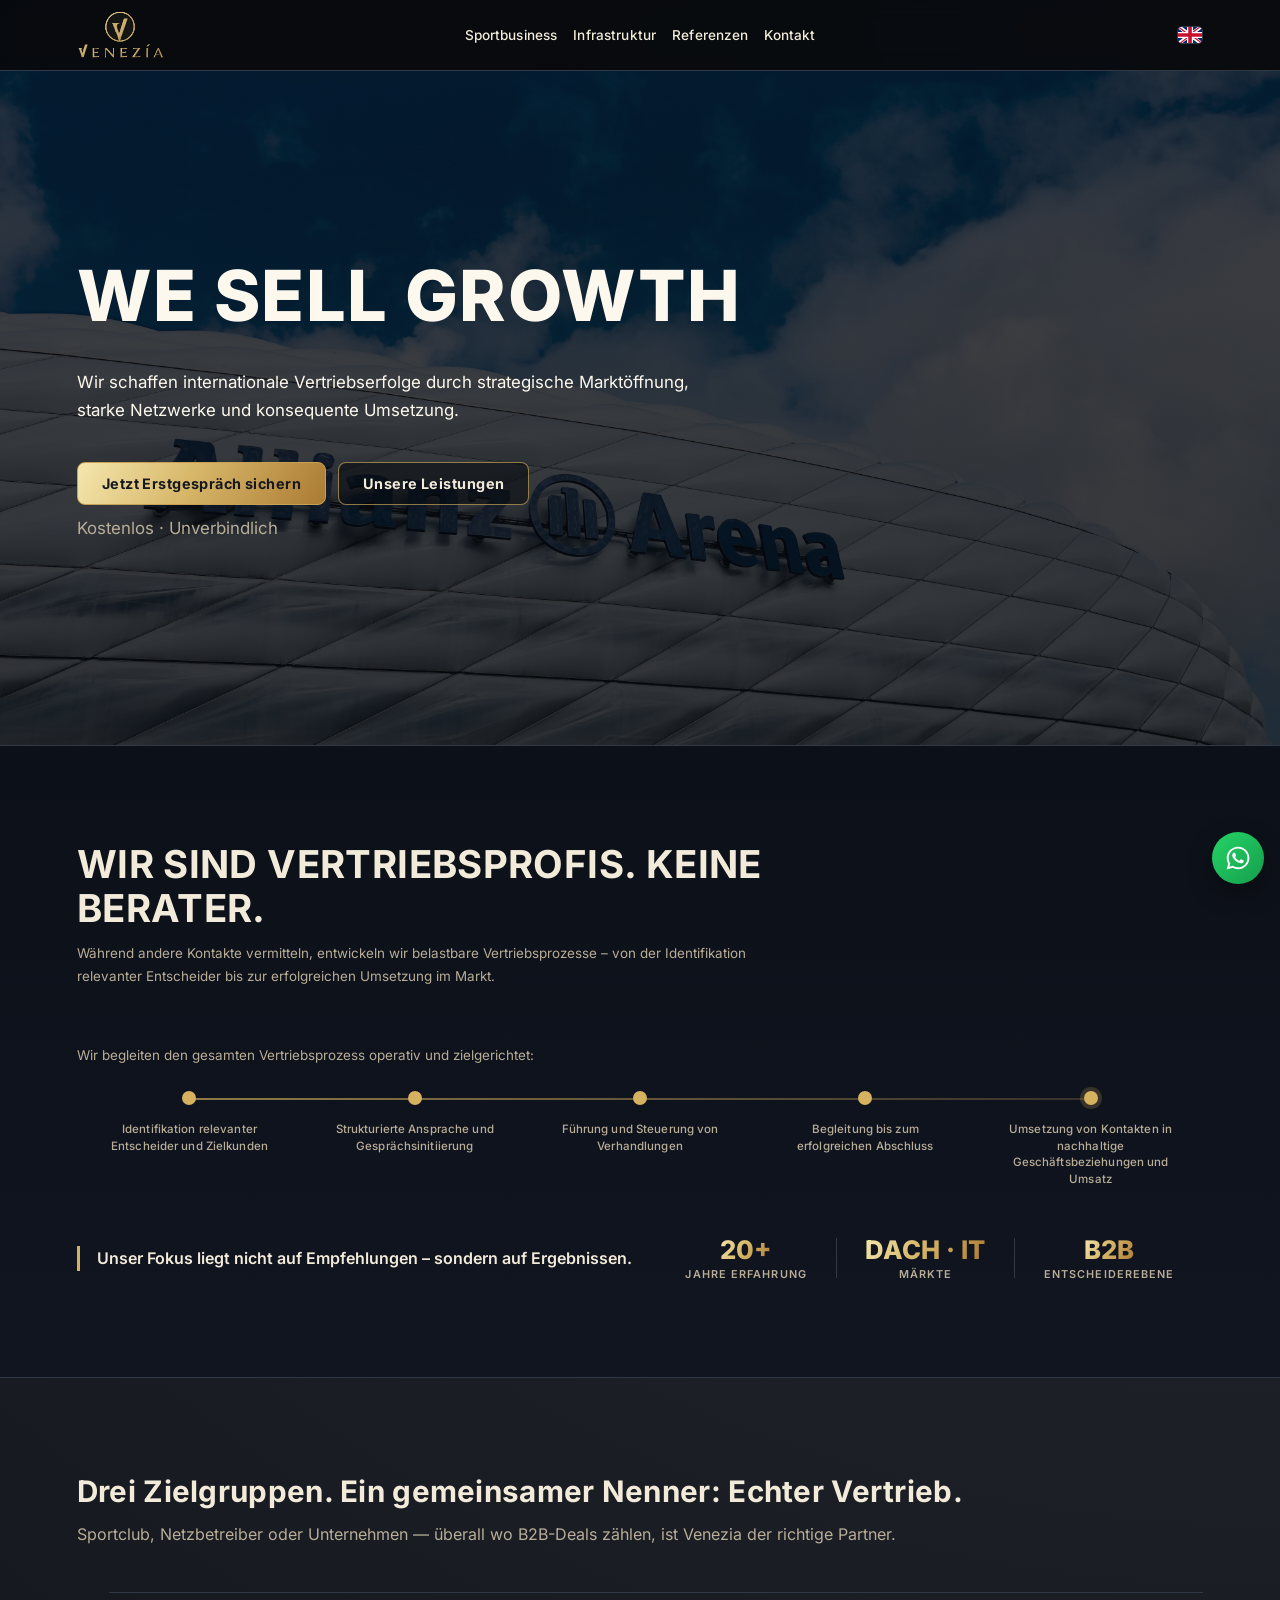
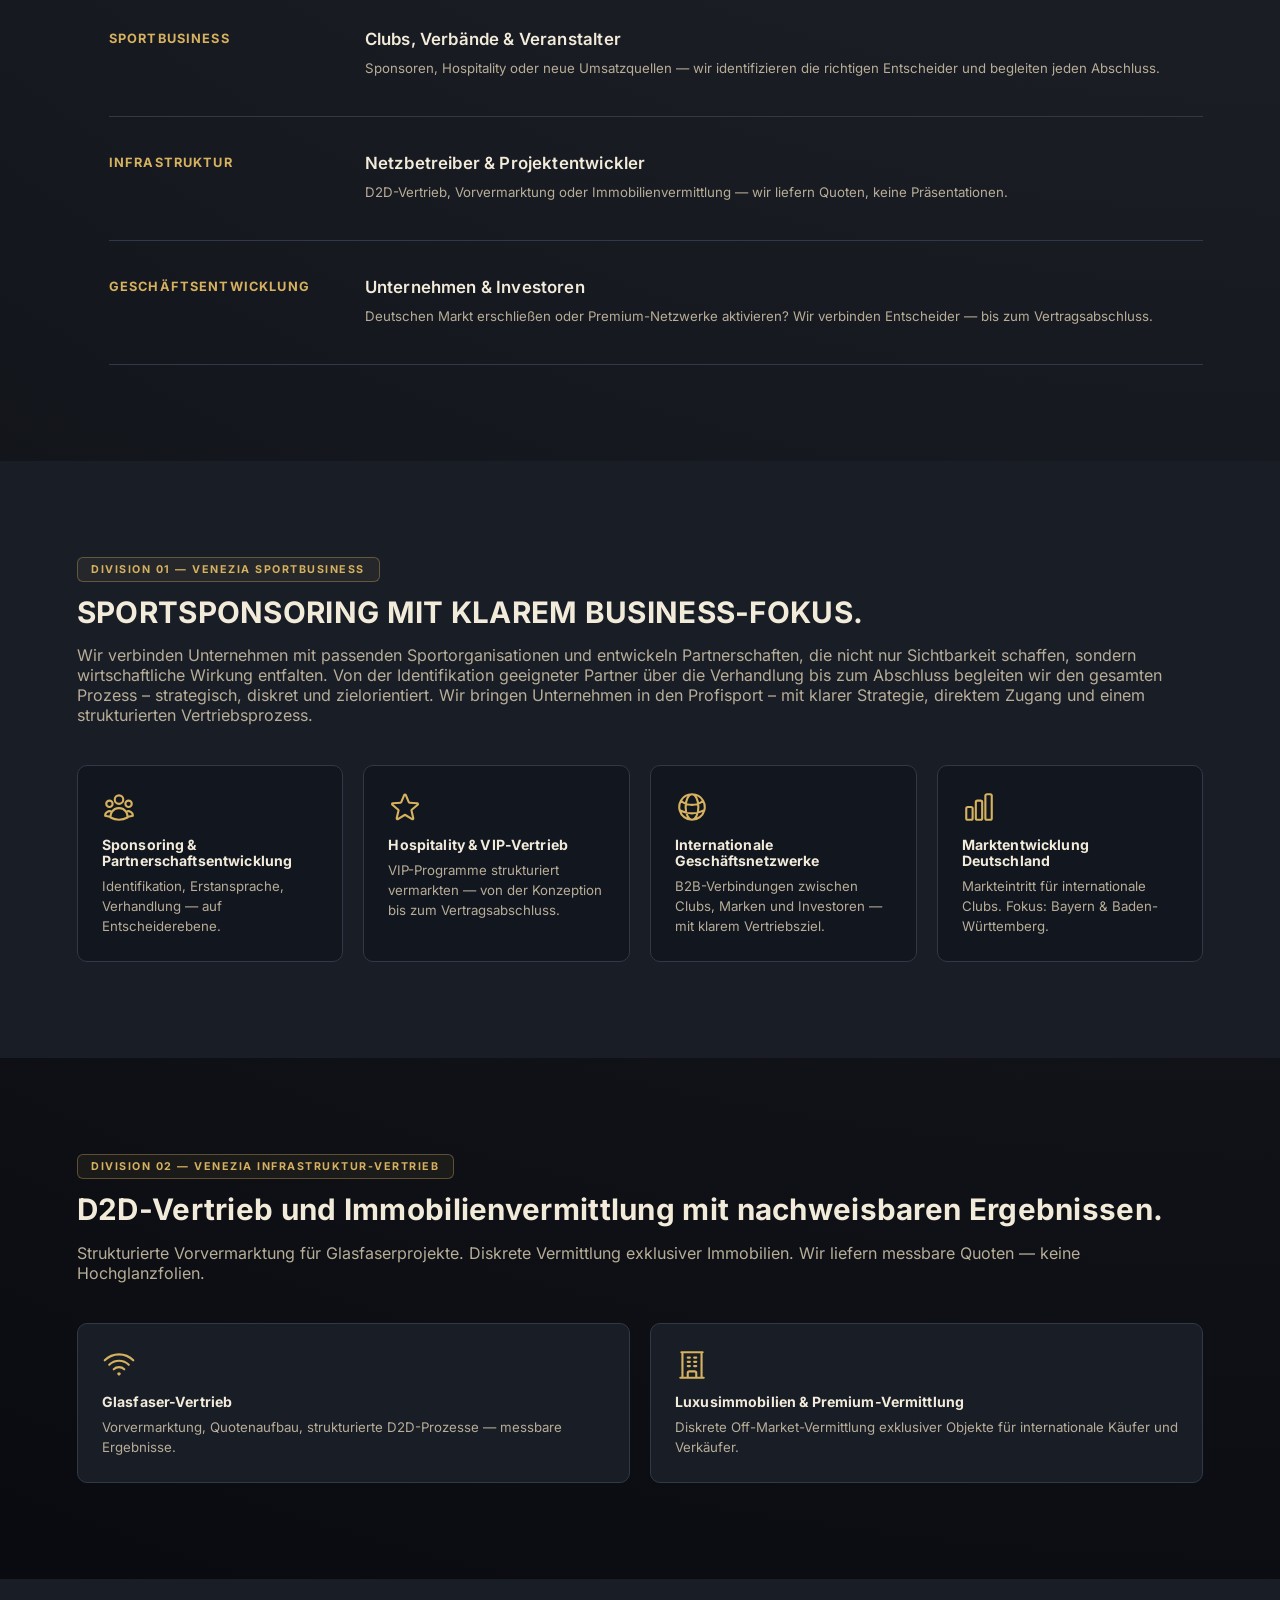
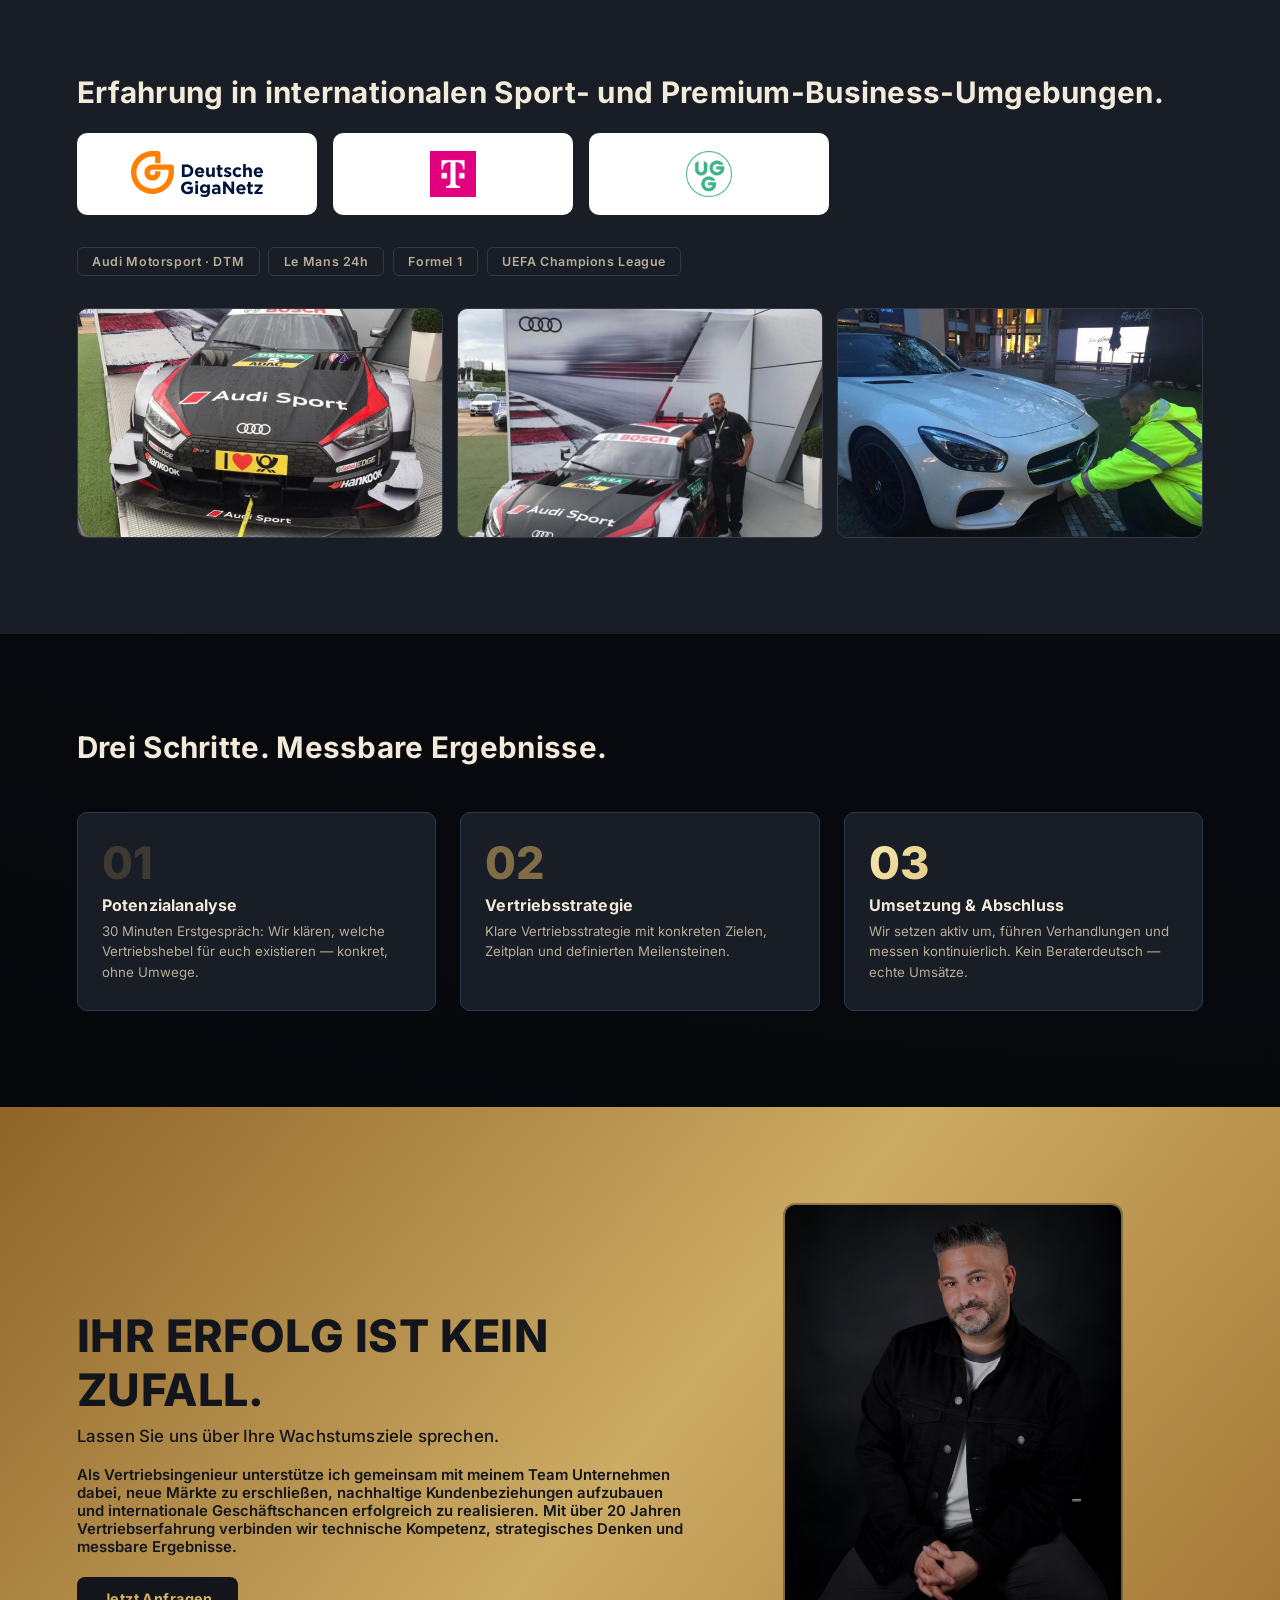
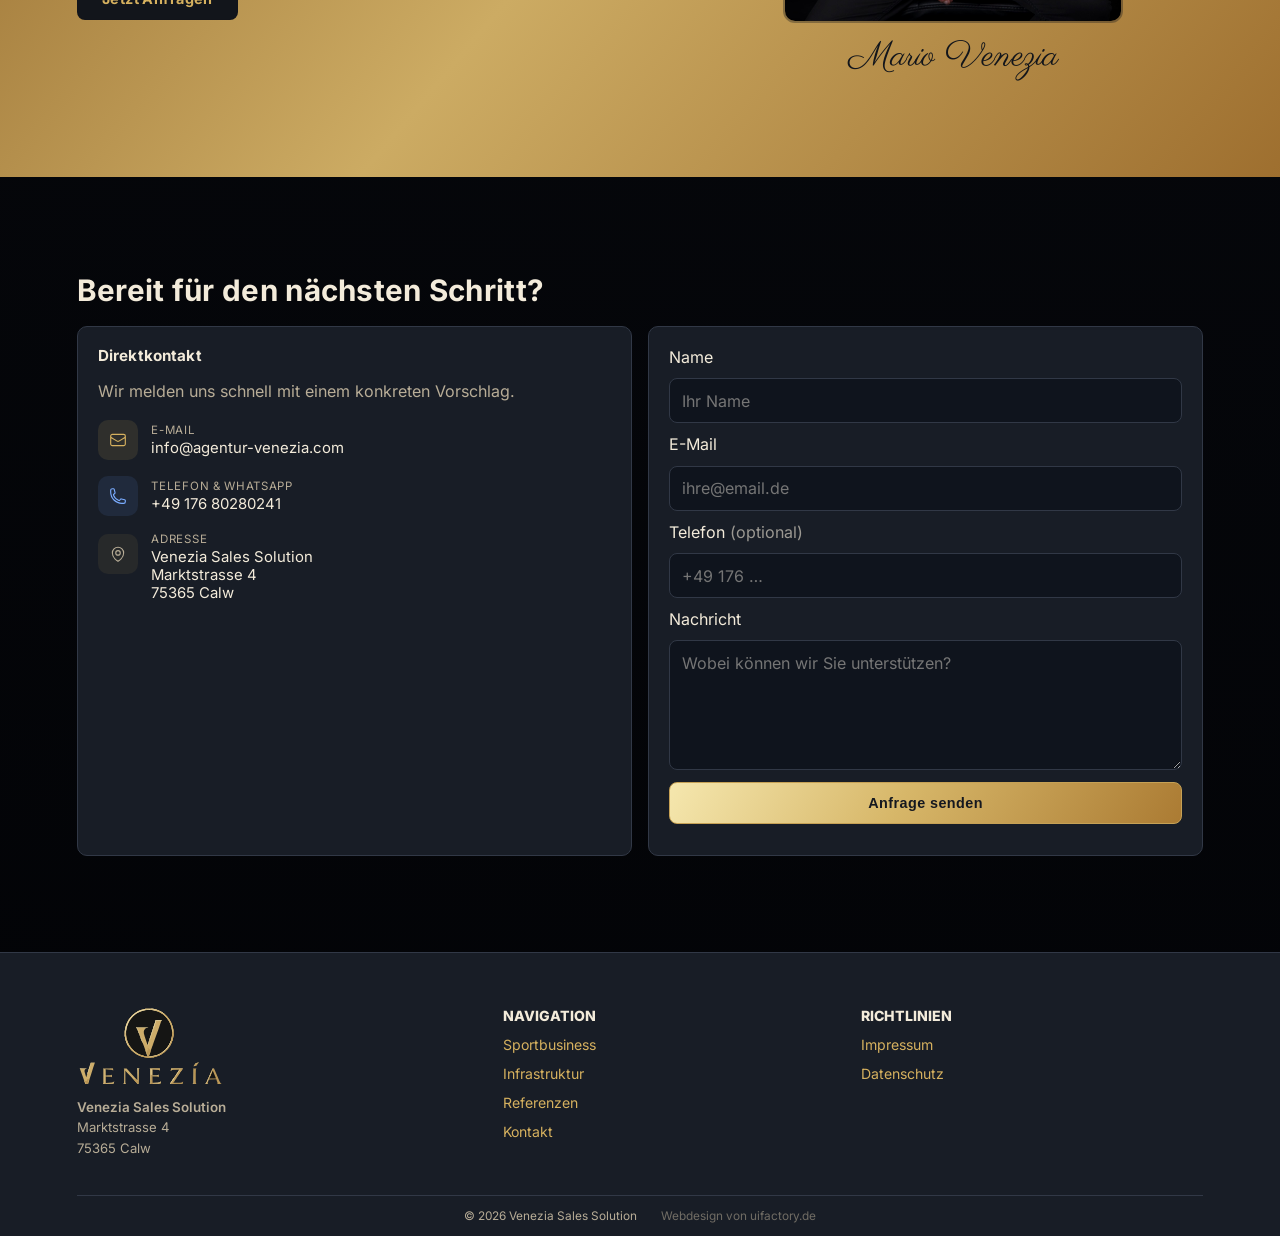
==== commit c26c2ae3: "Host all fonts locally — remove Google Fonts dependency - Download Inter (400, 500, 600, 700, 800) a" ====
--- a/index.html
+++ b/index.html
@@ -5,8 +5,6 @@
     <meta name="viewport" content="width=device-width, initial-scale=1.0" />
     <title>Venezia Sales Solution | International Sports Sales & Business Development</title>
     <meta name="description" content="Venezia ist eine internationale Vertriebsagentur für Sport und Infrastruktur – wir entwickeln Vertriebsstrukturen, die messbaren Umsatz erzeugen." />
-    <link rel="preconnect" href="https://fonts.googleapis.com" />
-    <link rel="preconnect" href="https://fonts.gstatic.com" crossorigin />
     <link rel="stylesheet" href="./shared.css" />
     <style>
       section { padding: 96px 0; }
--- a/shared.css
+++ b/shared.css
@@ -1,4 +1,5 @@
-@import url('https://fonts.googleapis.com/css2?family=Parisienne&display=swap');
+@import url('./fonts/inter.css');
+@import url('./fonts/parisienne.css');
 
 :root {
   --accent: #d6b15f;
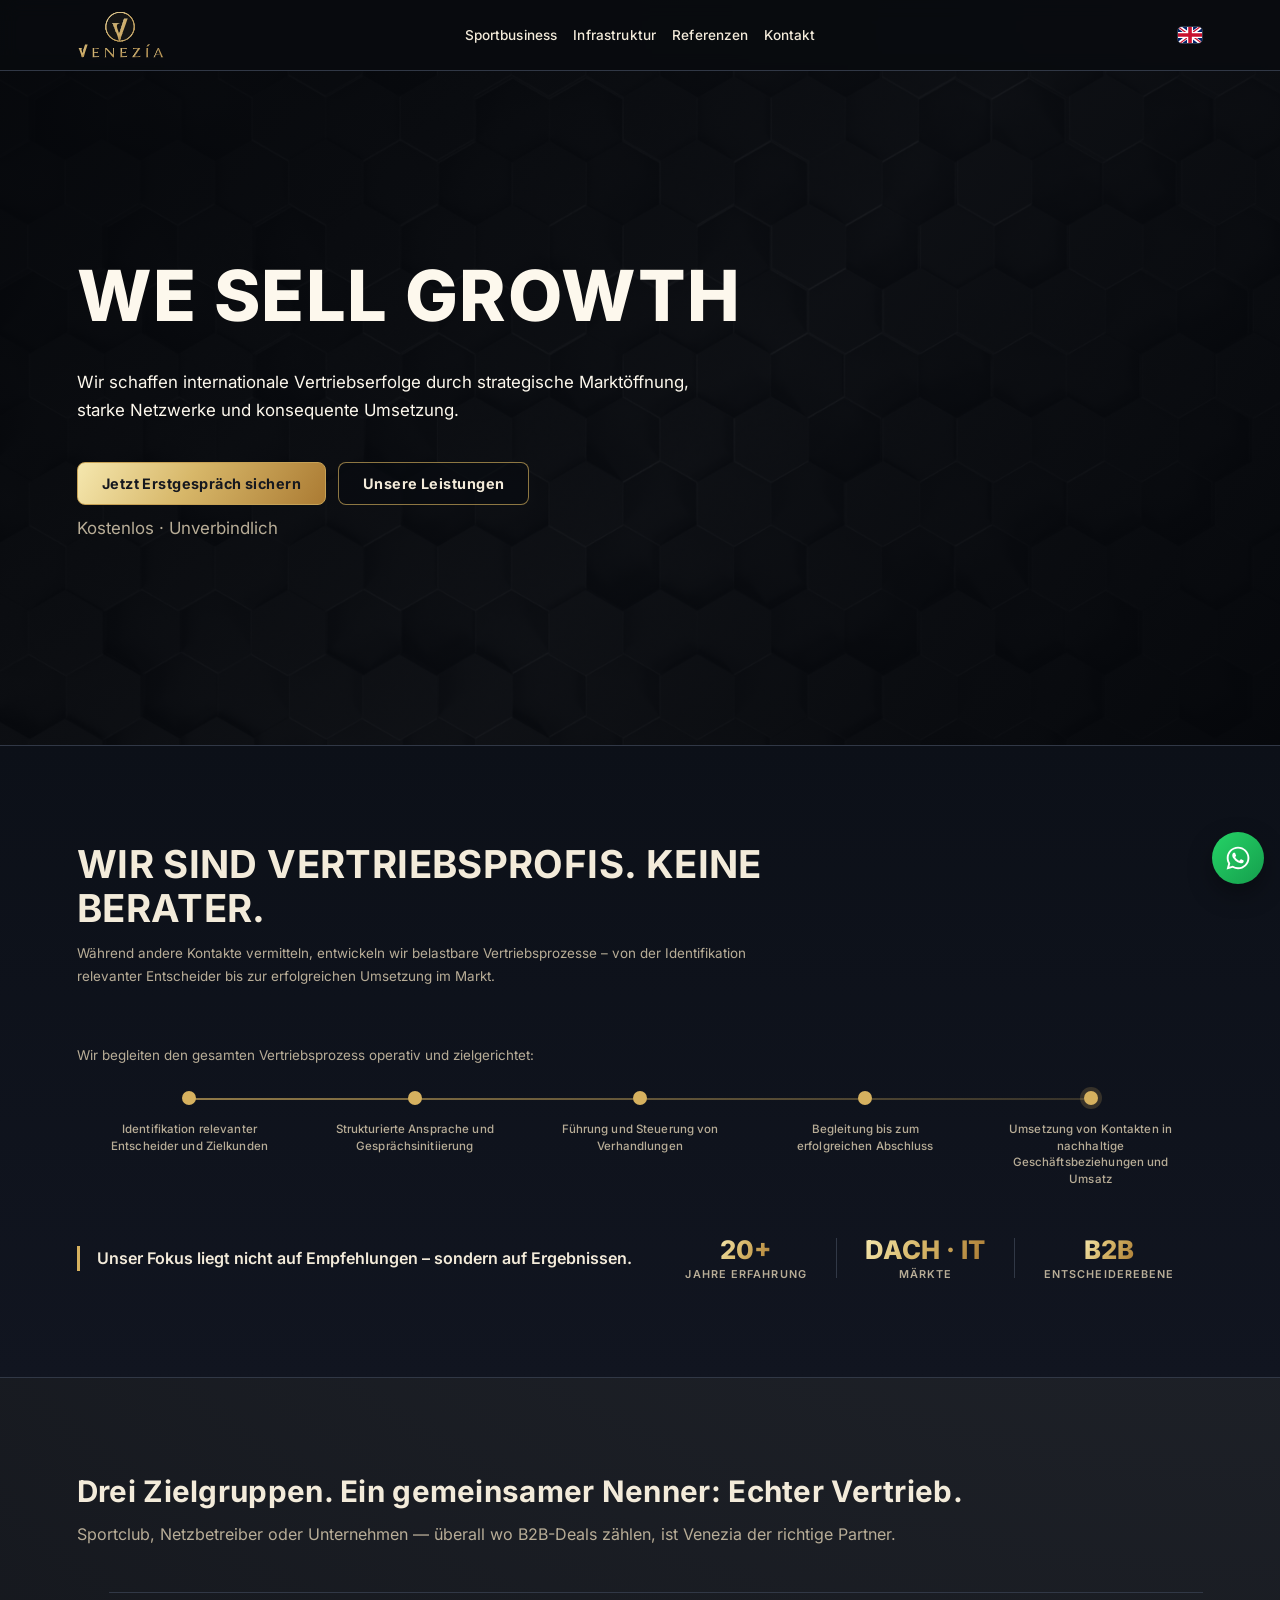
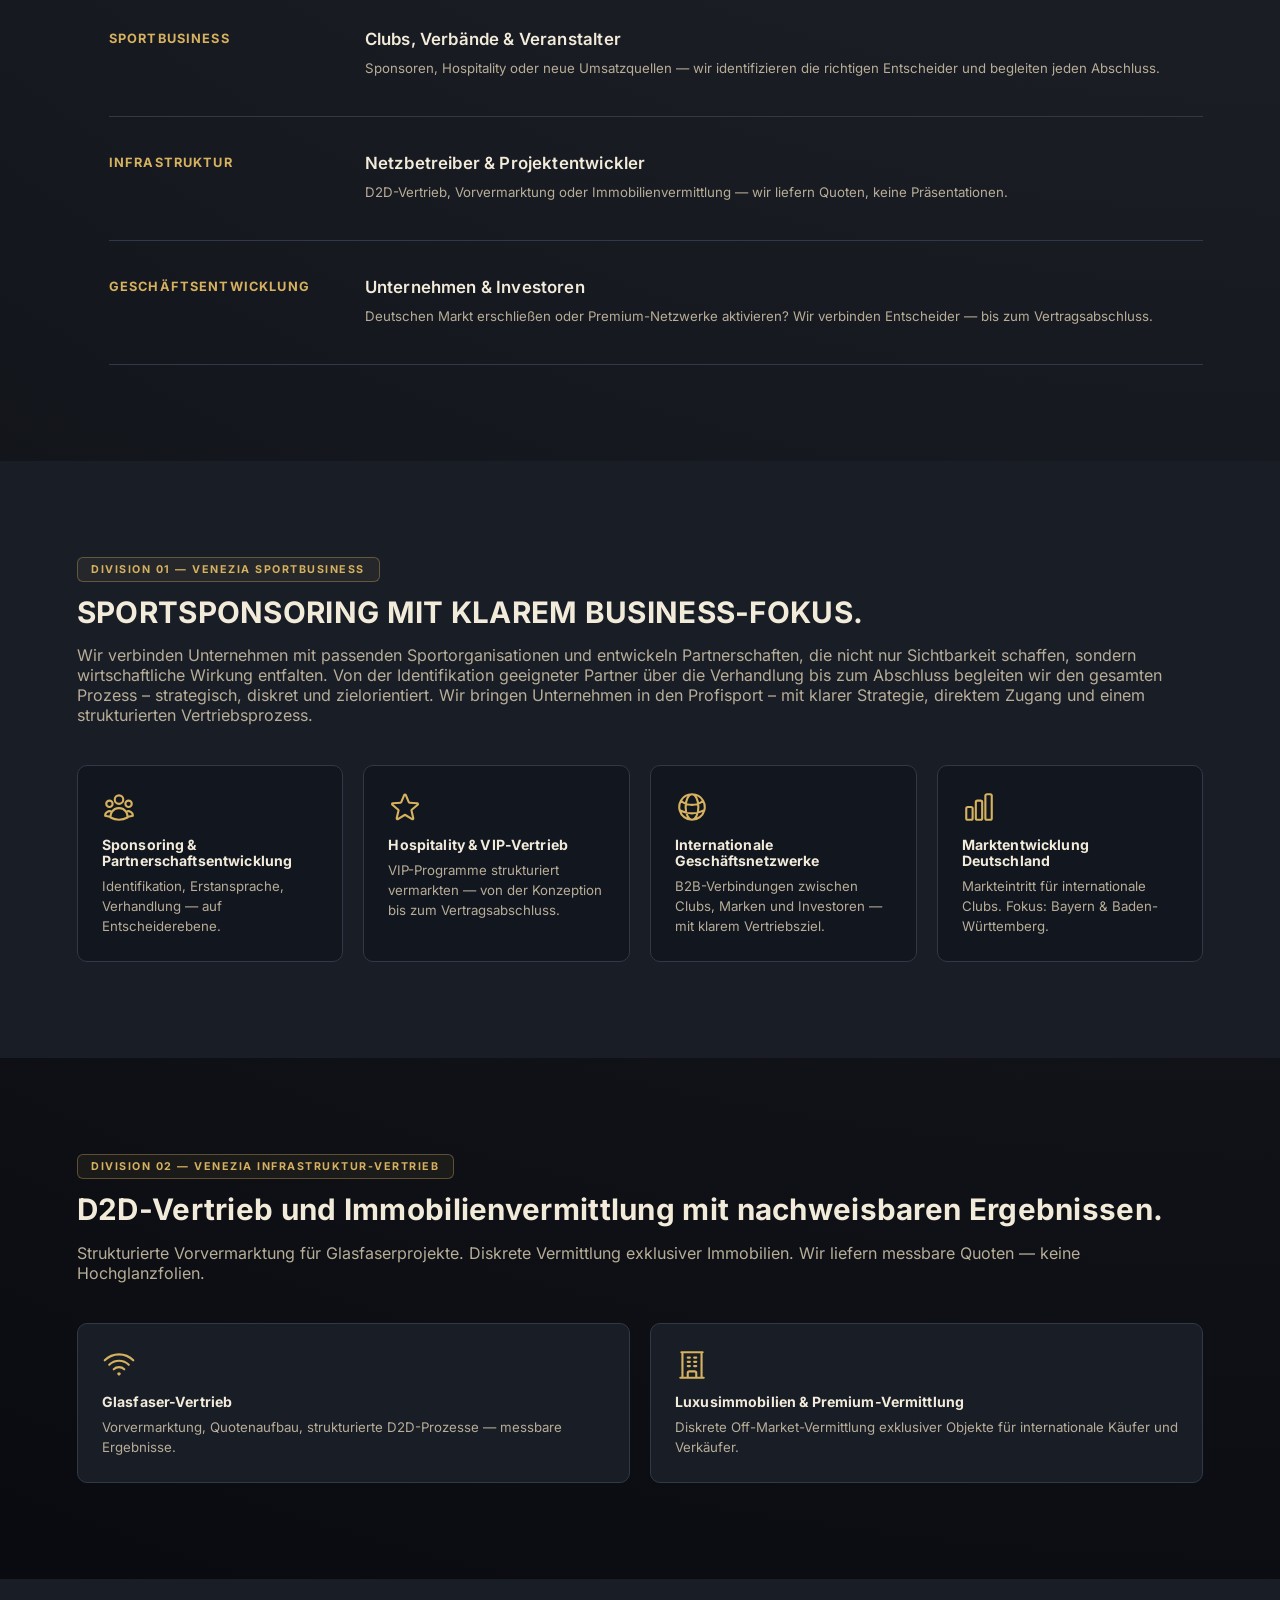
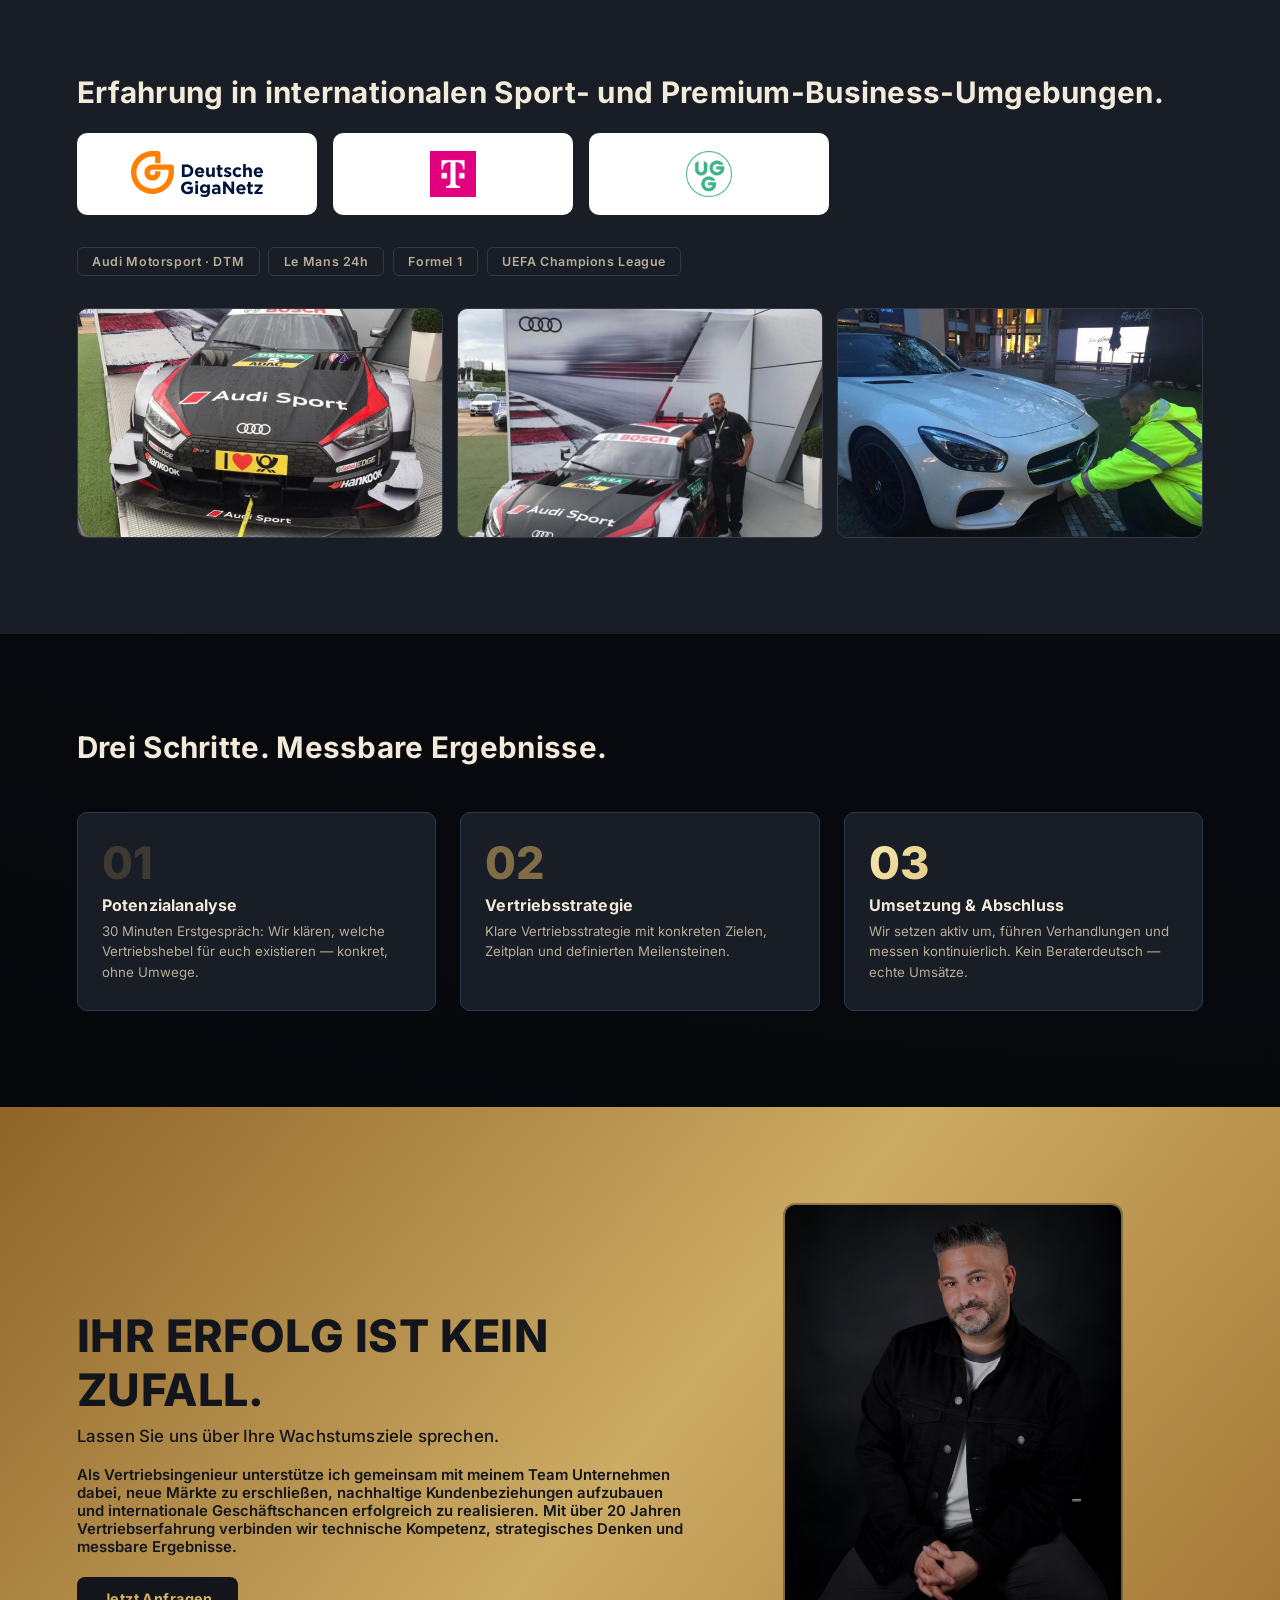
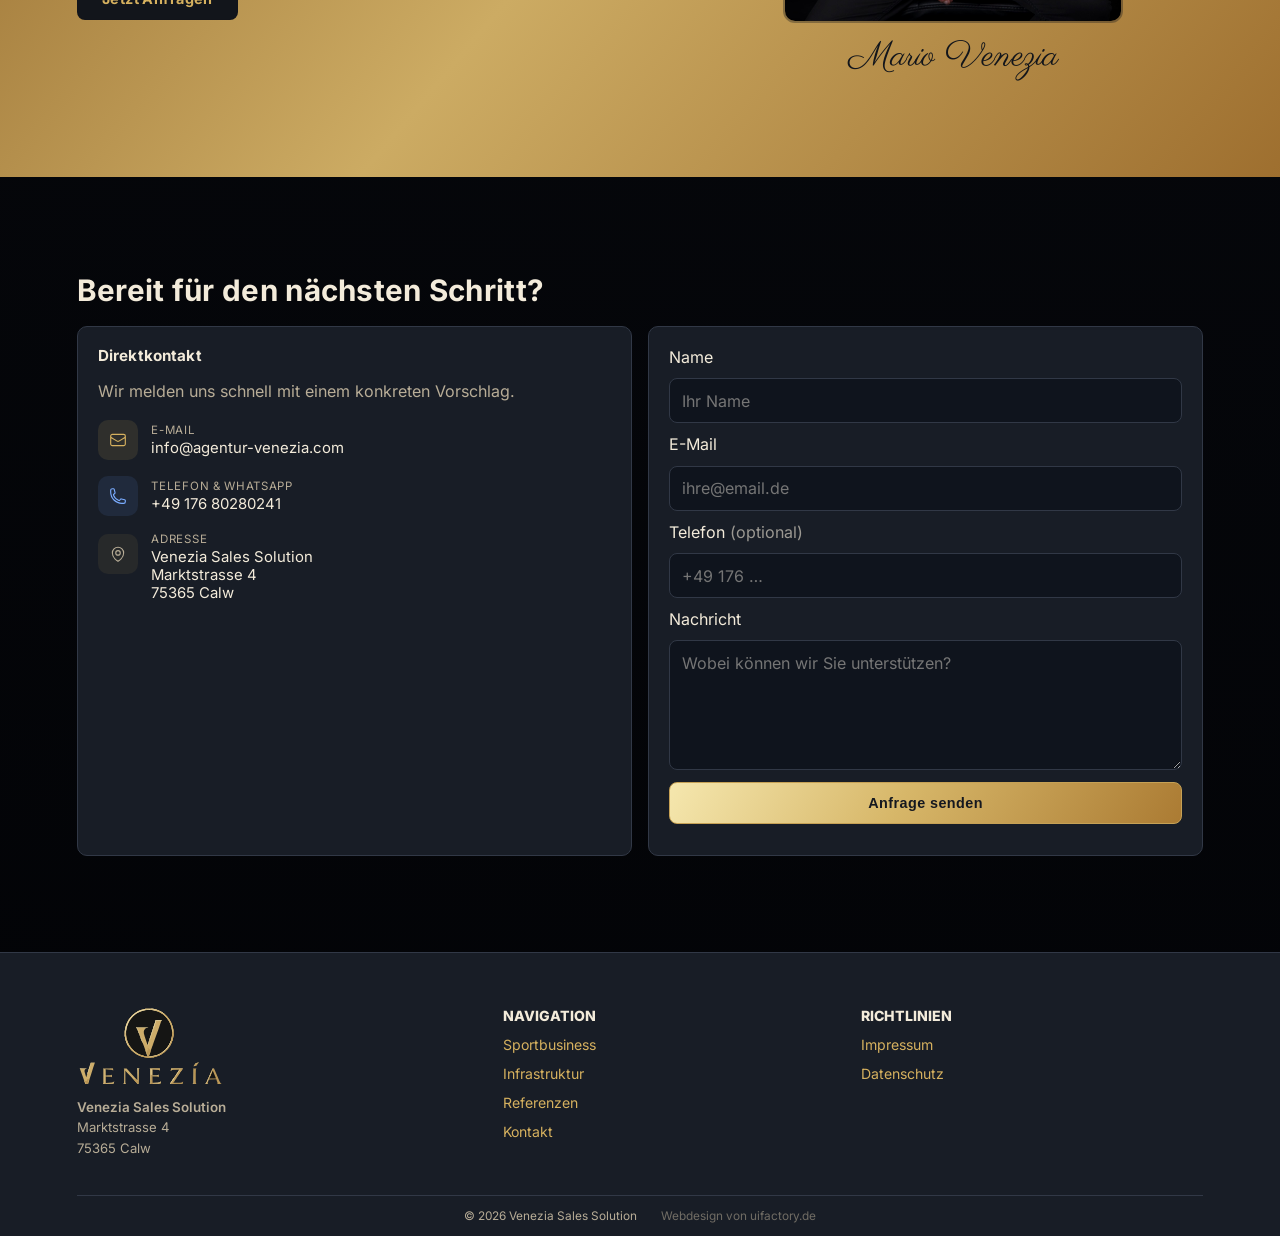
==== commit ad358a6a: "." ====
--- a/index.html
+++ b/index.html
@@ -16,8 +16,8 @@
       /* ── Hero ───────────────────────────────────────────────── */
       .hero {
         color: var(--white);
-        background: linear-gradient(rgba(4, 5, 8, 0.74), rgba(7, 10, 14, 0.82)),
-          url("./images/allianz-arena2.jpg") center/cover no-repeat;
+        background: linear-gradient(130deg, rgba(5, 7, 11, 0.92) 0%, rgba(9, 12, 18, 0.72) 55%, rgba(5, 7, 11, 0.96) 100%),
+          url("./images/dark-hexagon.jpg") center/cover no-repeat;
       }
       .hero-content {
         min-height: min(75vh, 720px);
@@ -213,6 +213,7 @@
         section { padding: 72px 0; }
         h2 { font-size: clamp(1.2rem, 2.4vw, 1.6rem); }
         .diff-intro h2 { font-size: clamp(1.4rem, 2.8vw, 2rem); }
+        .hero { background-position: 50% 45%; }
         .services-grid { grid-template-columns: repeat(2, minmax(0, 1fr)); }
         .services-grid-2 { grid-template-columns: repeat(2, minmax(0, 1fr)); }
         .f1-gallery { grid-template-columns: repeat(2, 1fr); }
@@ -240,6 +241,7 @@
         .diff-intro h2 { font-size: clamp(1.3rem, 5.5vw, 1.7rem); }
         .cta .eyebrow { font-size: clamp(1.3rem, 7vw, 1.75rem); }
         .cta h2 { font-size: 0.88rem; }
+        .hero { background-position: 50% 30%; background-size: 160% auto; }
         .hero-content { min-height: min(70vh, 520px); padding: 2rem 0; }
         .hero p { font-size: 0.9rem; line-height: 1.6; }
         .cta-row { flex-direction: column; }
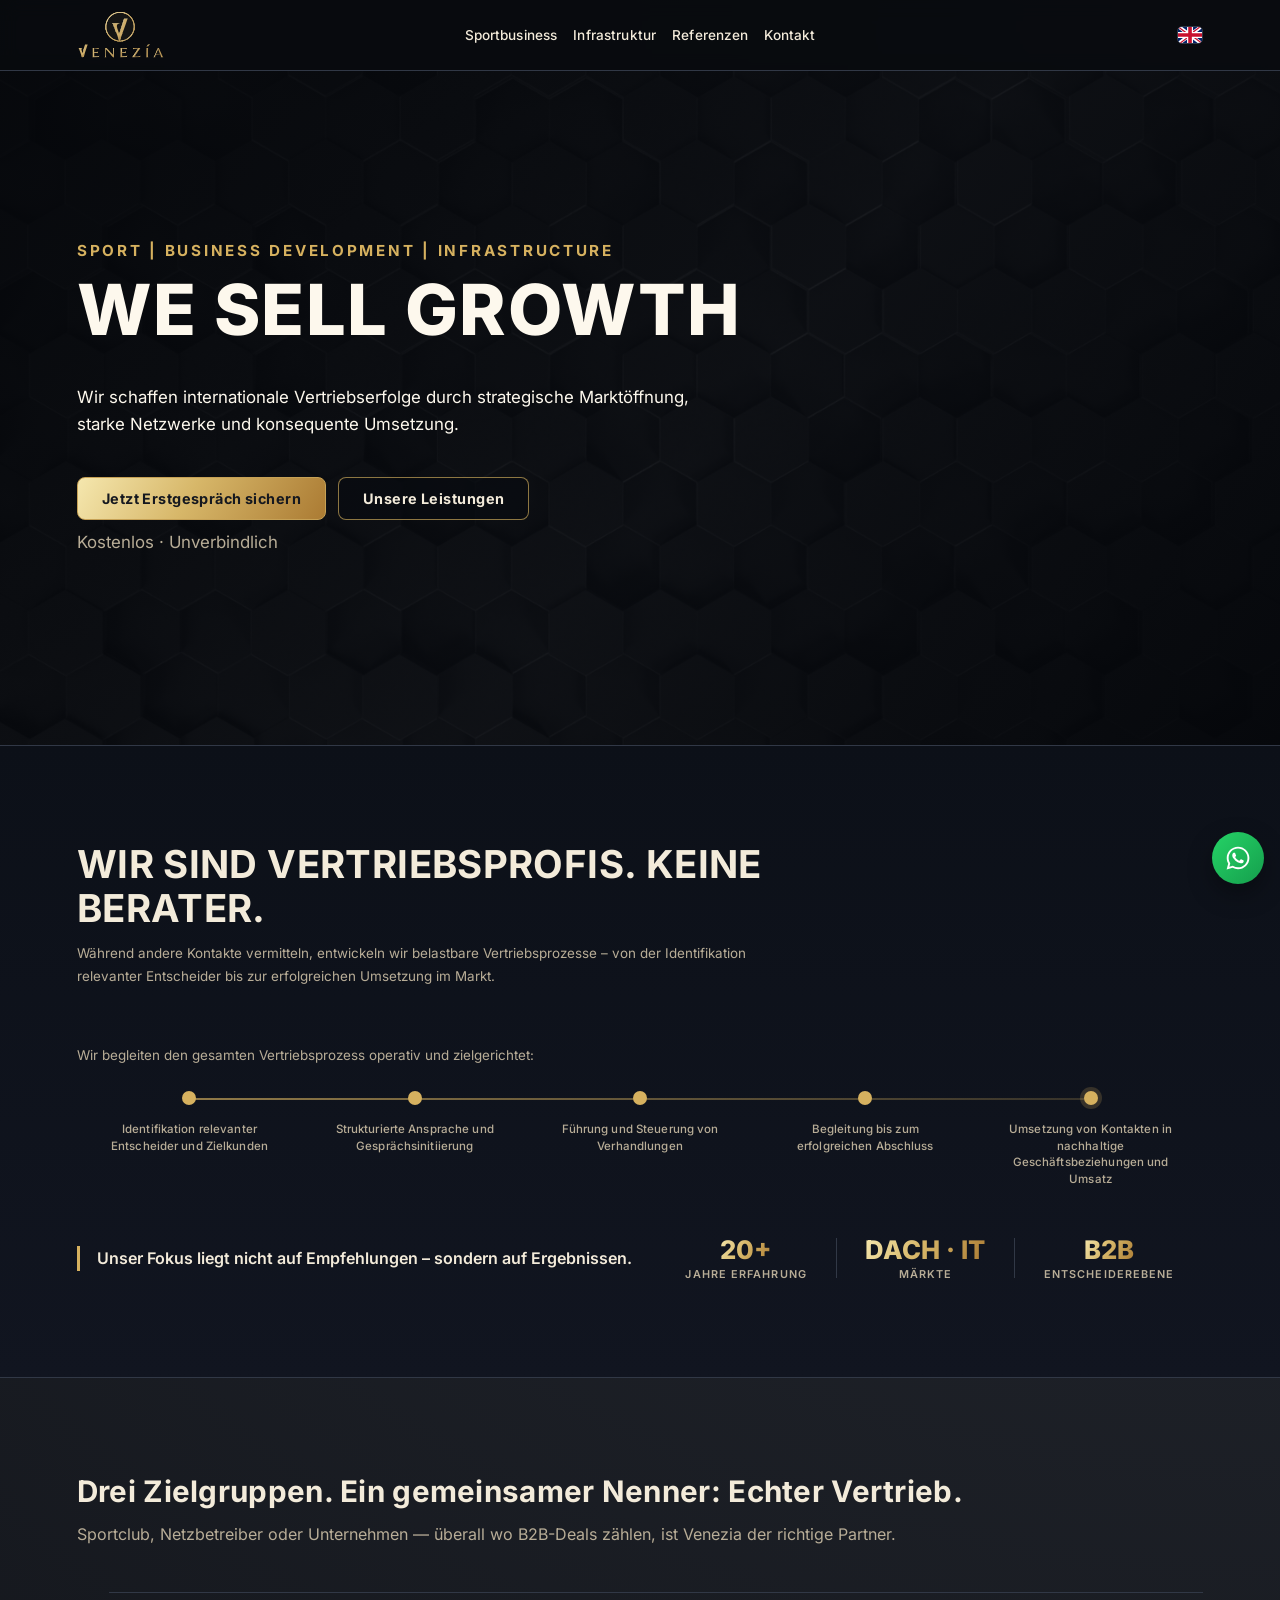
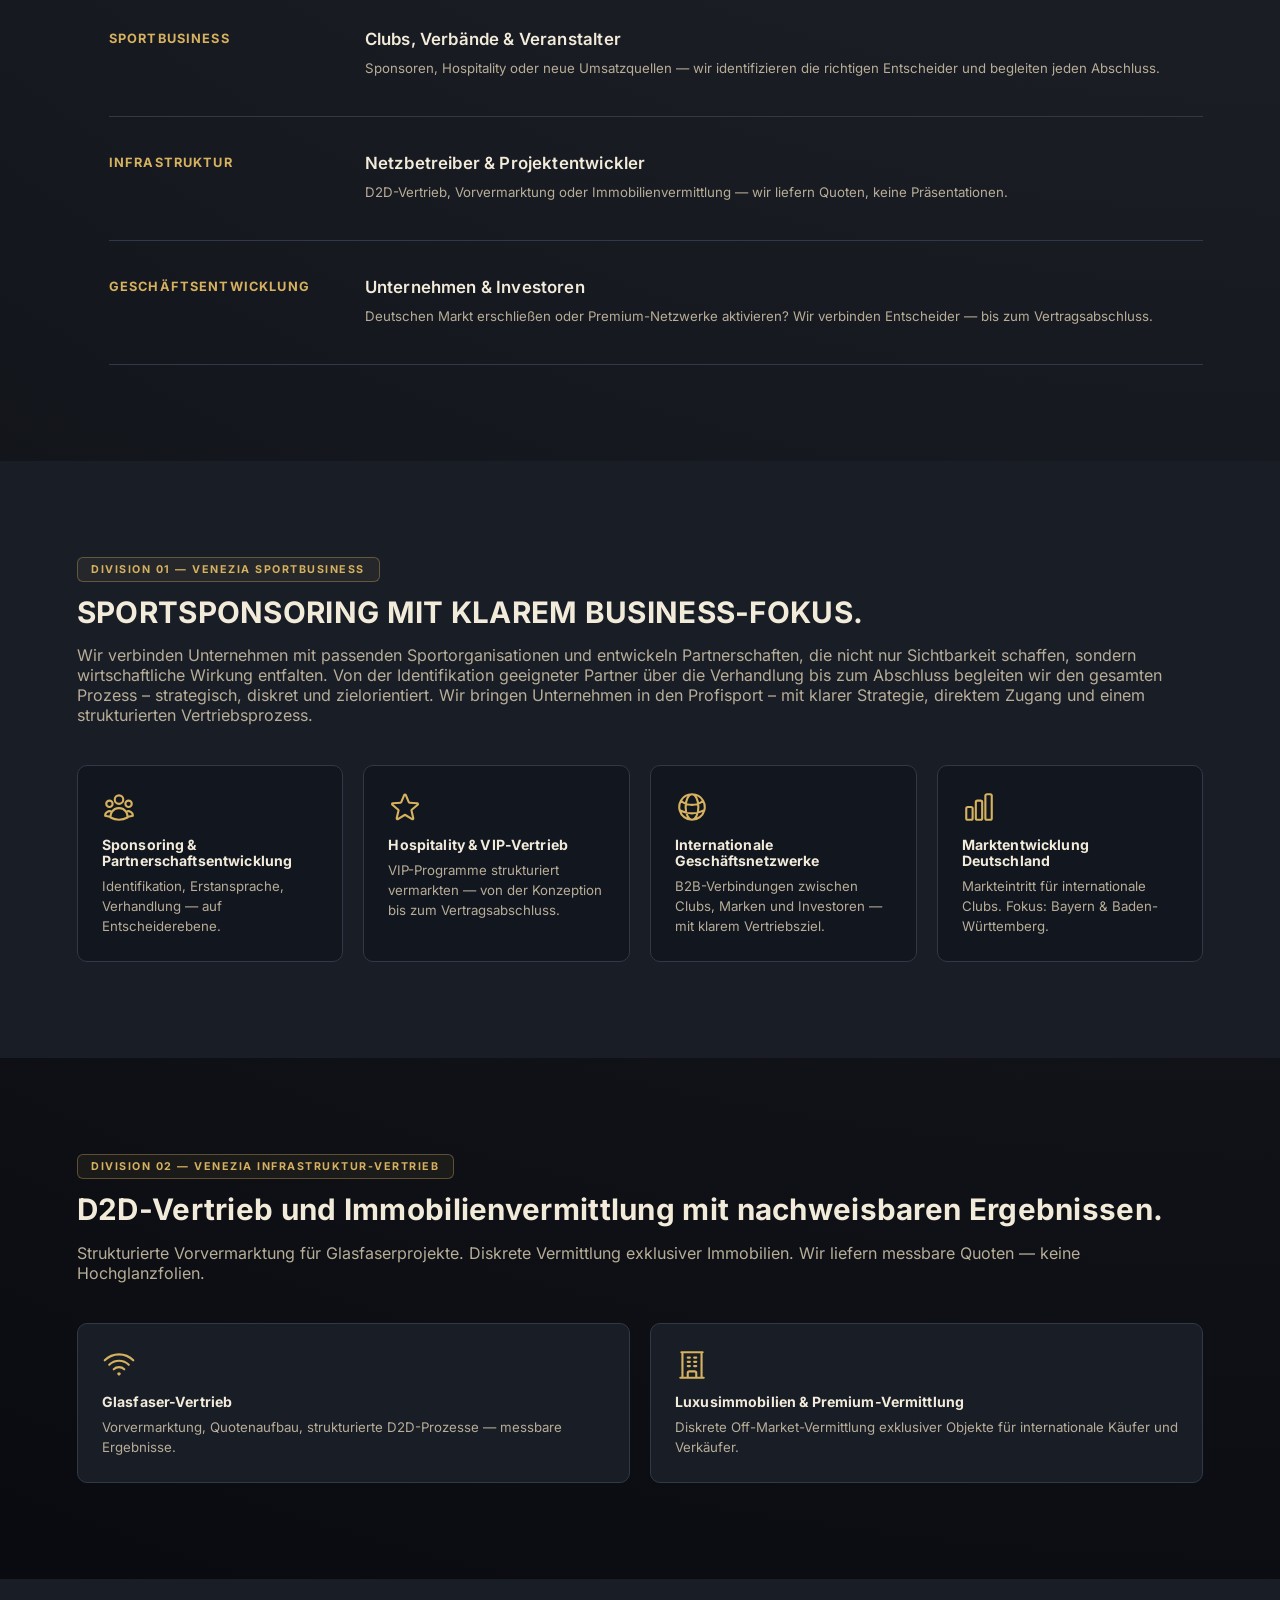
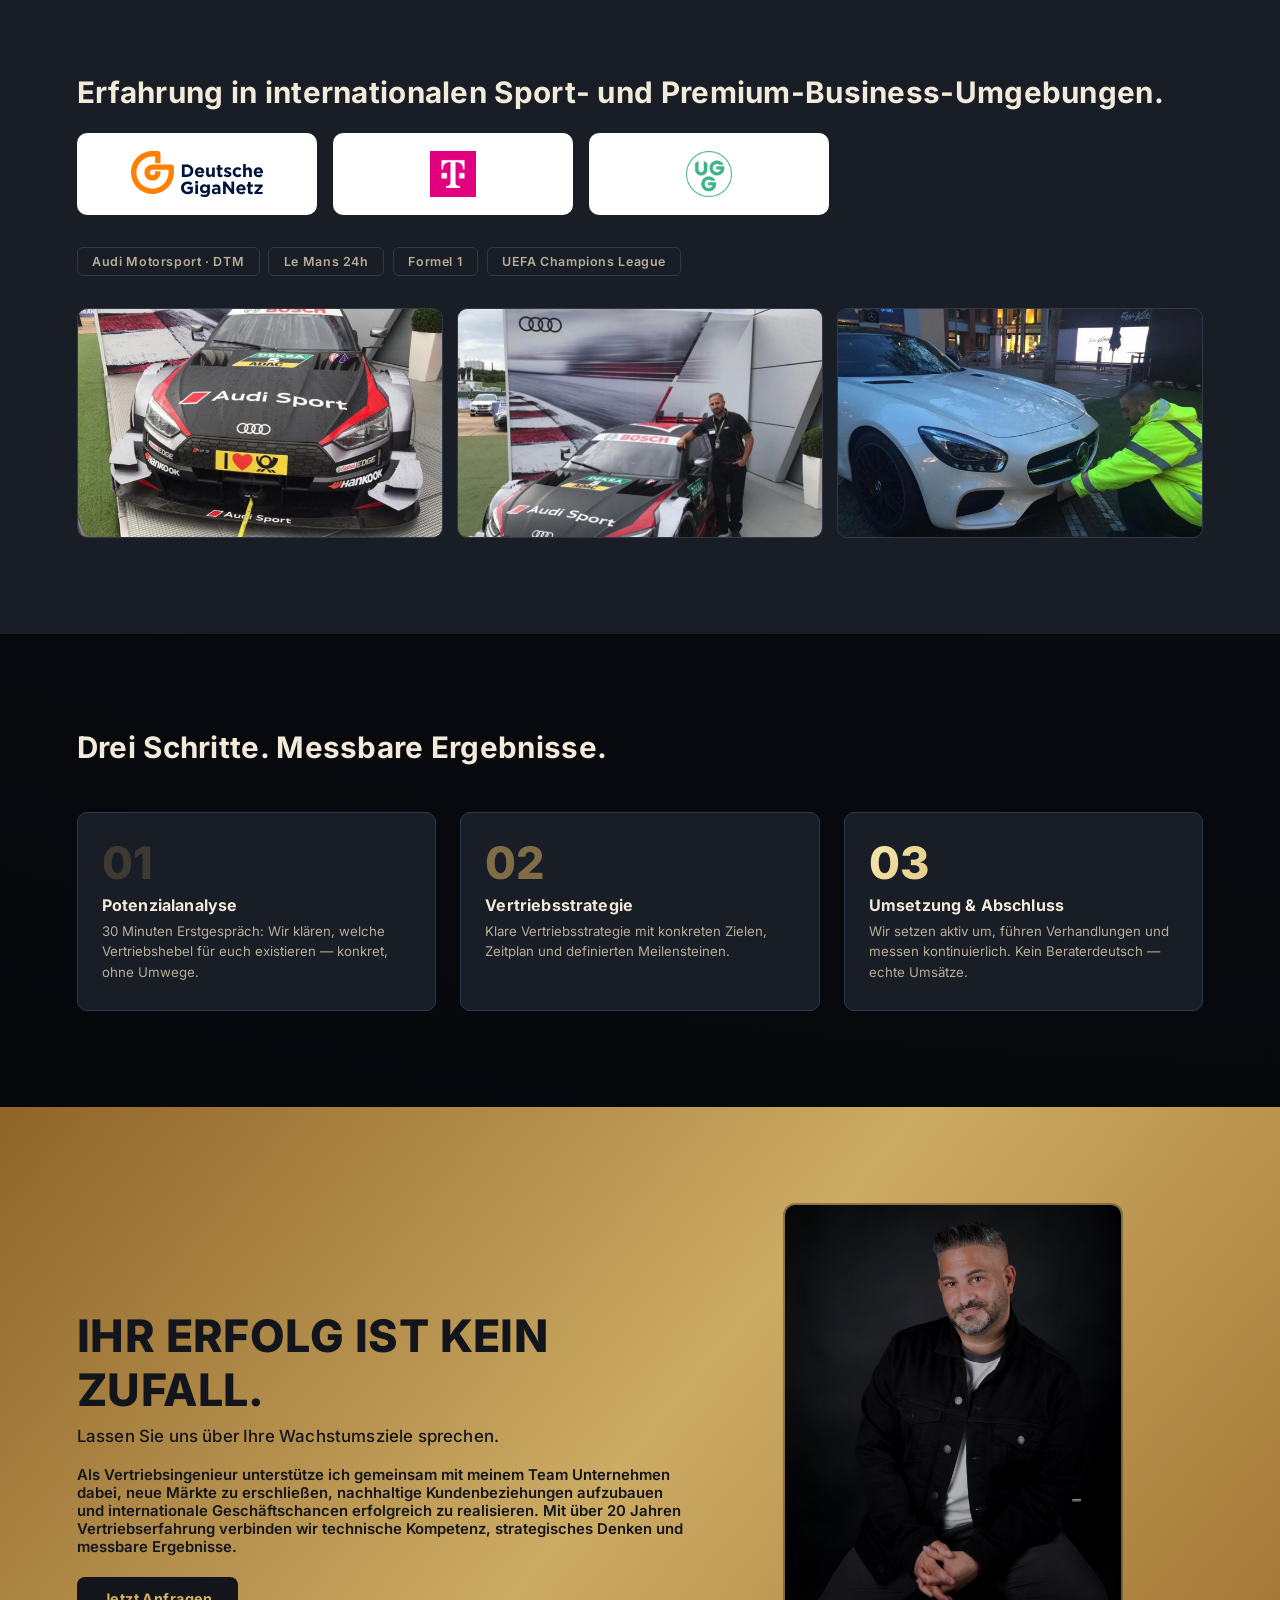
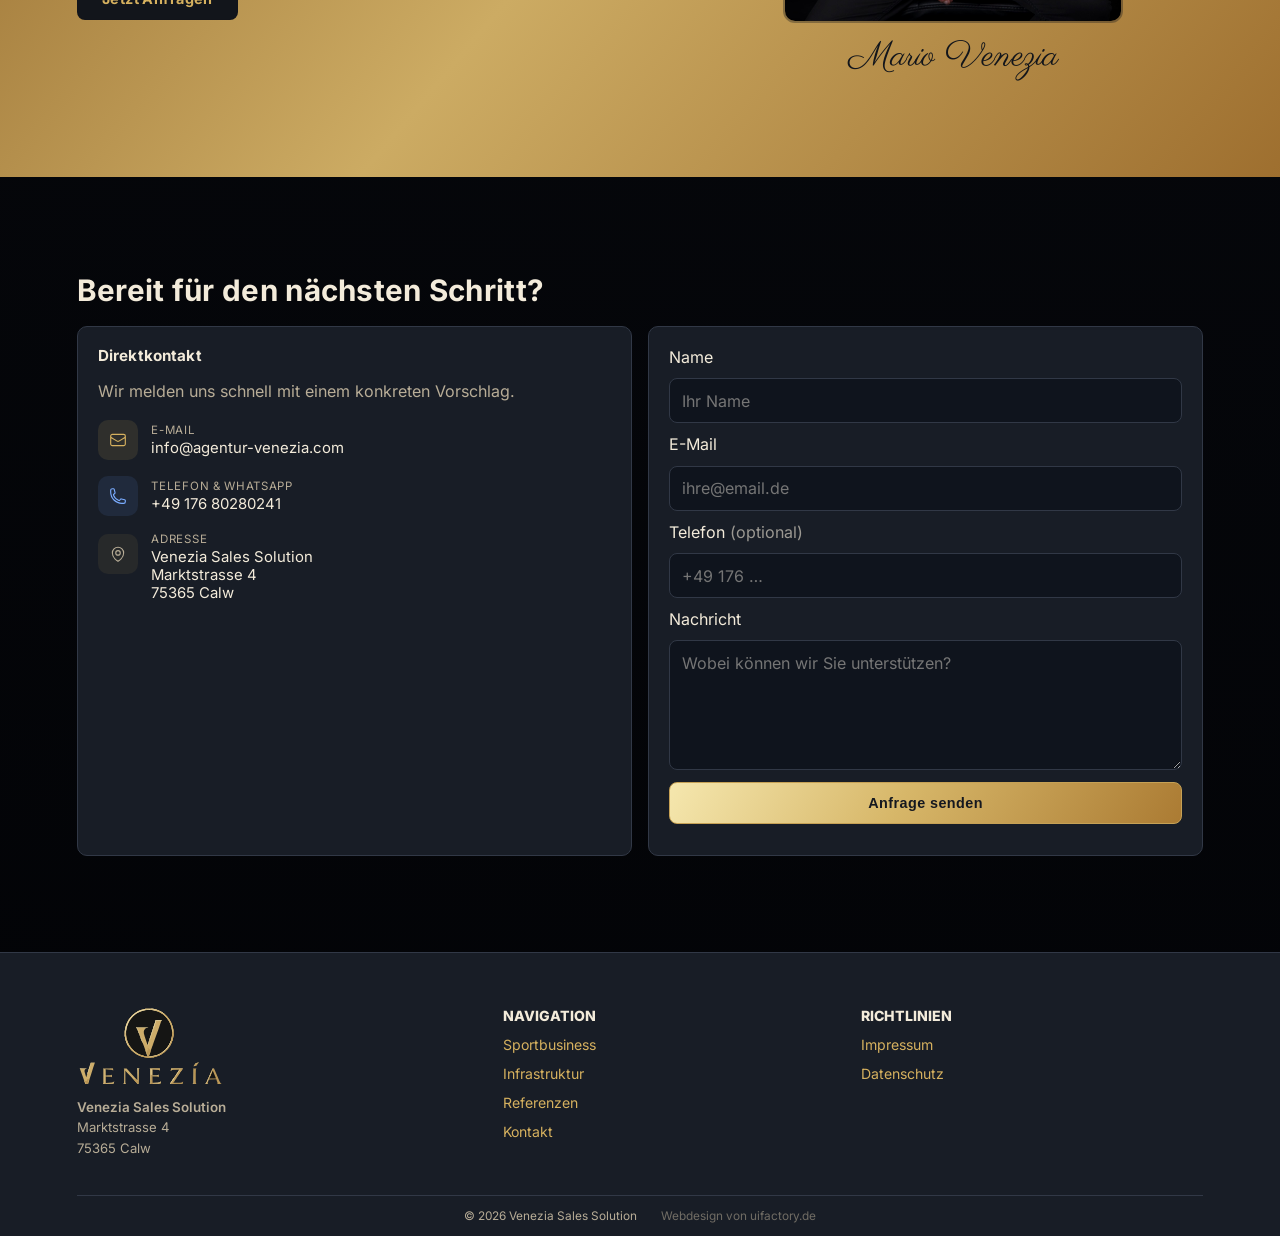
==== commit f2bda709: "Update index.html" ====
--- a/index.html
+++ b/index.html
@@ -26,6 +26,15 @@
         justify-content: center;
         max-width: 780px;
         padding: 3rem 0;
+      }
+      .hero-kicker {
+        font-size: clamp(0.72rem, 1.6vw, 0.95rem);
+        font-weight: 700;
+        letter-spacing: 0.18em;
+        text-transform: uppercase;
+        color: var(--accent);
+        margin-bottom: 0.6rem;
+        display: inline-block;
       }
       .hero p { max-width: 60ch; font-size: 1.05rem; line-height: 1.65; }
 
@@ -241,8 +250,9 @@
         .diff-intro h2 { font-size: clamp(1.3rem, 5.5vw, 1.7rem); }
         .cta .eyebrow { font-size: clamp(1.3rem, 7vw, 1.75rem); }
         .cta h2 { font-size: 0.88rem; }
-        .hero { background-position: 50% 30%; background-size: 160% auto; }
-        .hero-content { min-height: min(70vh, 520px); padding: 2rem 0; }
+        .hero { background-position: 50% 32%; background-size: cover; }
+        .hero-content { min-height: auto; justify-content: flex-start; padding: 2.2rem 0 2.6rem; }
+        .hero-kicker { font-size: 0.7rem; letter-spacing: 0.12em; margin-bottom: 0.5rem; }
         .hero p { font-size: 0.9rem; line-height: 1.6; }
         .cta-row { flex-direction: column; }
         .cta-row .btn { width: 100%; justify-content: center; }
@@ -291,6 +301,7 @@
       <section class="hero">
         <div class="container">
           <div class="hero-content">
+            <div class="hero-kicker" data-i18n="hero_kicker">SPORT | BUSINESS DEVELOPMENT | INFRASTRUCTURE</div>
             <h1 data-i18n="hero_title">WE SELL GROWTH</h1>
             <p data-i18n="hero_text">Wir schaffen internationale Vertriebserfolge durch strategische Marktöffnung, starke Netzwerke und konsequente Umsetzung.</p>
             <div class="cta-row">
@@ -623,6 +634,7 @@
     <script>
       const PAGE_TRANSLATIONS = {
         de: {
+          hero_kicker: "SPORT | BUSINESS DEVELOPMENT | INFRASTRUCTURE",
           hero_title: "WE SELL GROWTH",
           hero_text: "Wir schaffen internationale Vertriebserfolge durch strategische Marktöffnung, starke Netzwerke und konsequente Umsetzung.",
           hero_cta: "Jetzt Erstgespräch sichern",
@@ -697,6 +709,7 @@
           page_title: "Venezia Sales Solution | Internationale Vertriebsagentur"
         },
         en: {
+          hero_kicker: "SPORT | BUSINESS DEVELOPMENT | INFRASTRUCTURE",
           hero_title: "WE SELL GROWTH",
           hero_text: "We create international sales success through strategic market entry, strong networks and consistent execution.",
           hero_cta: "Book an intro call",
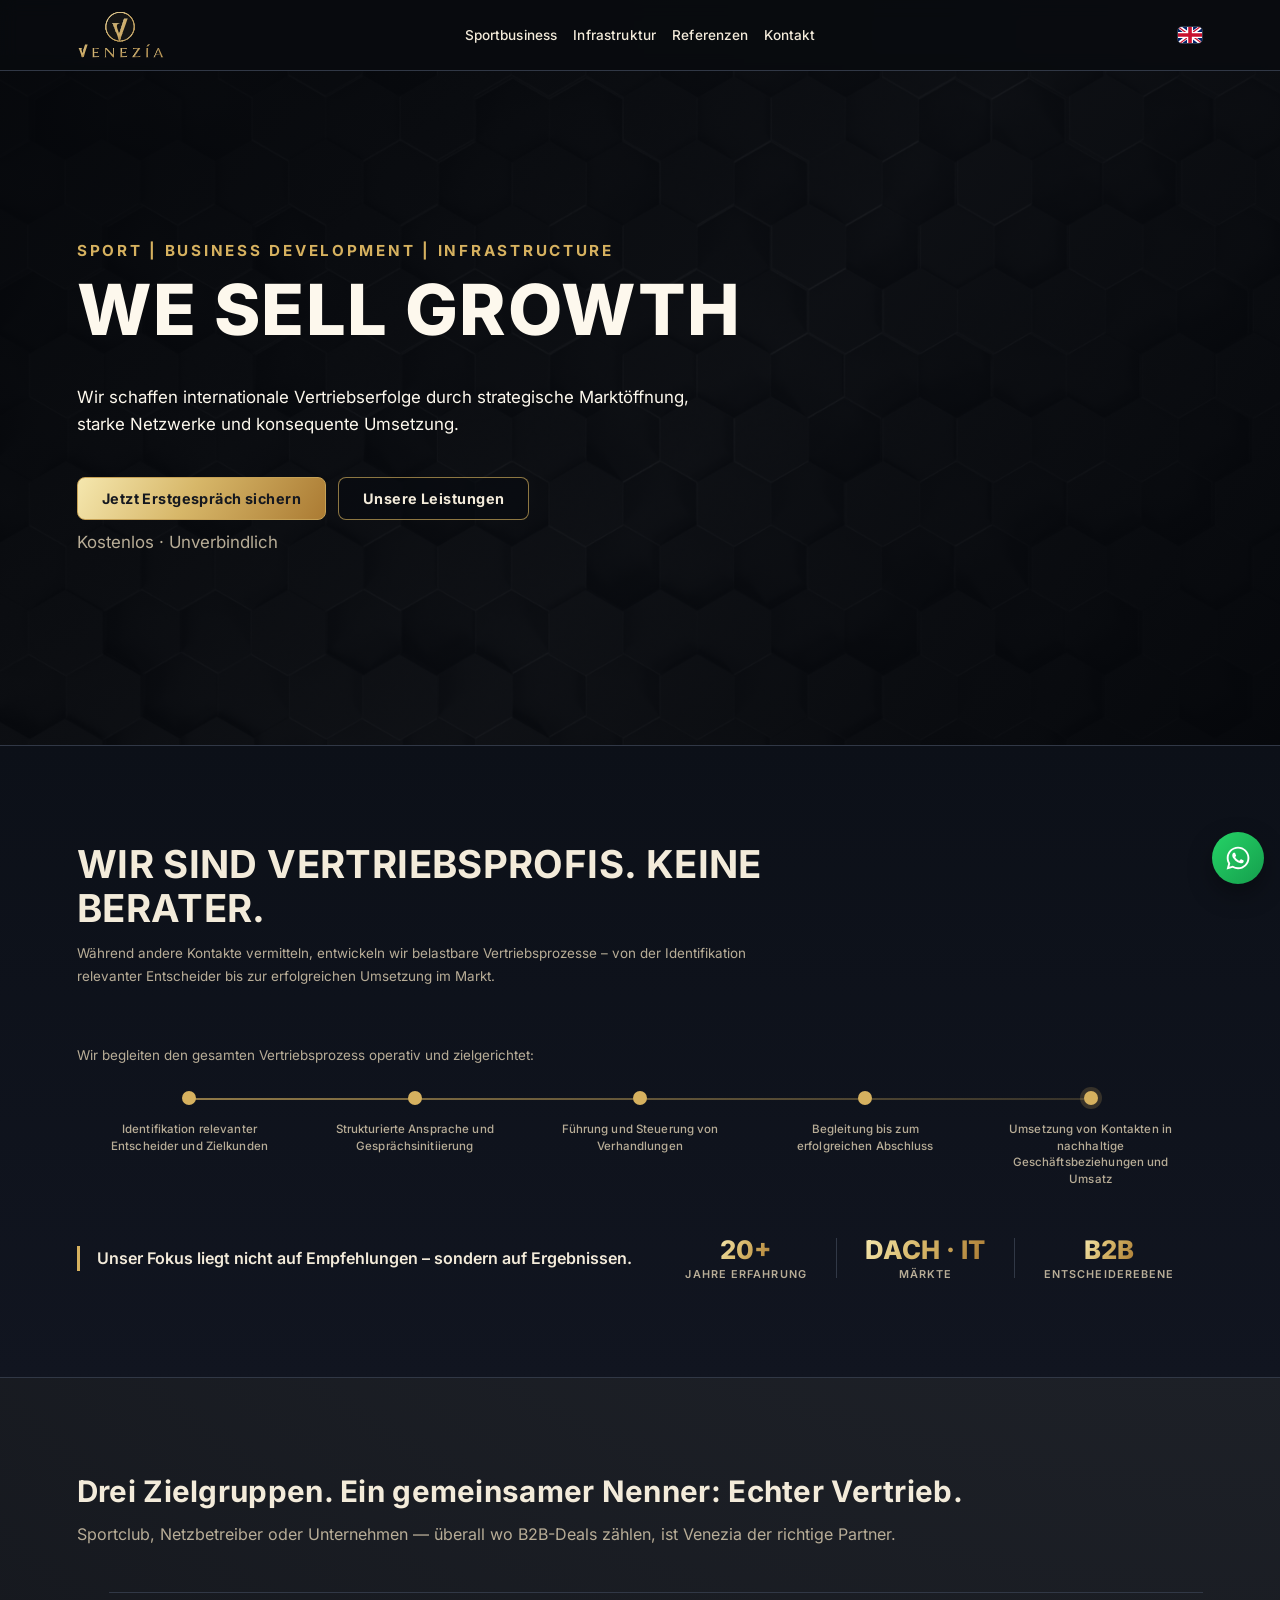
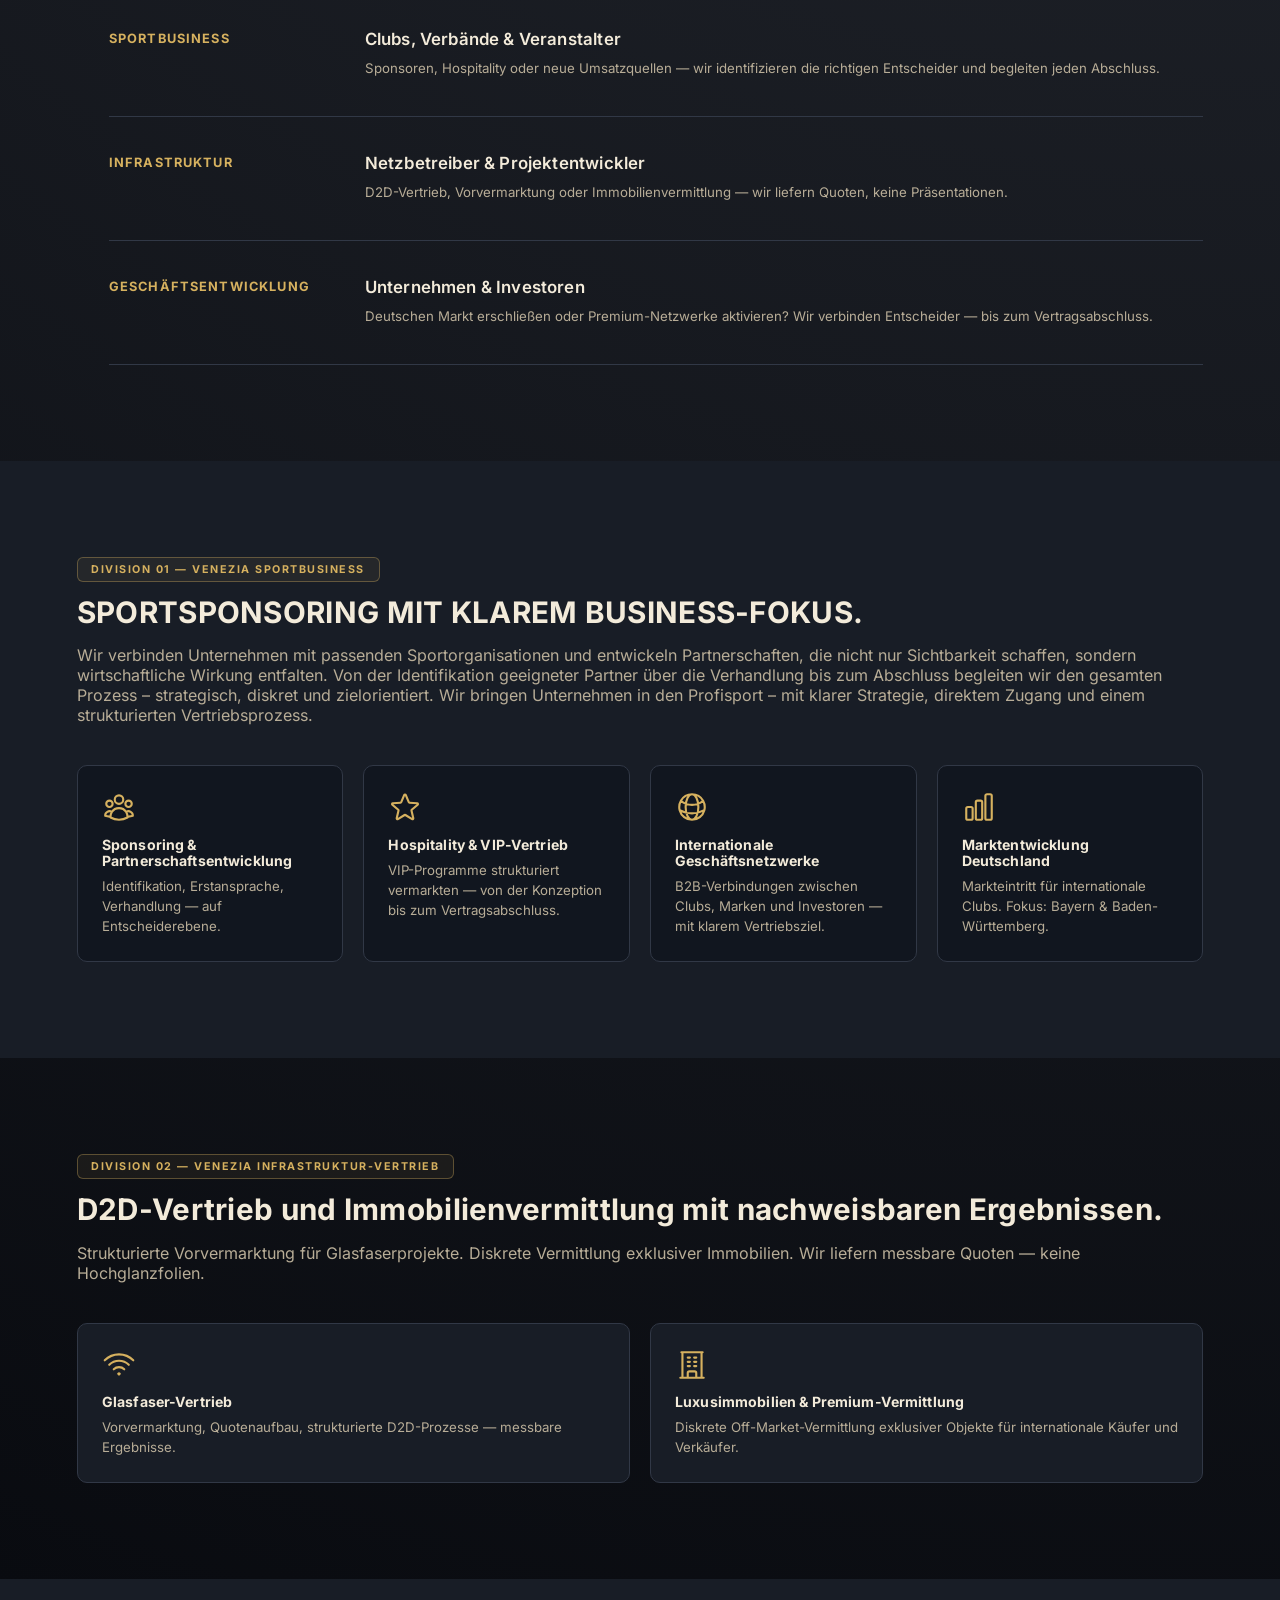
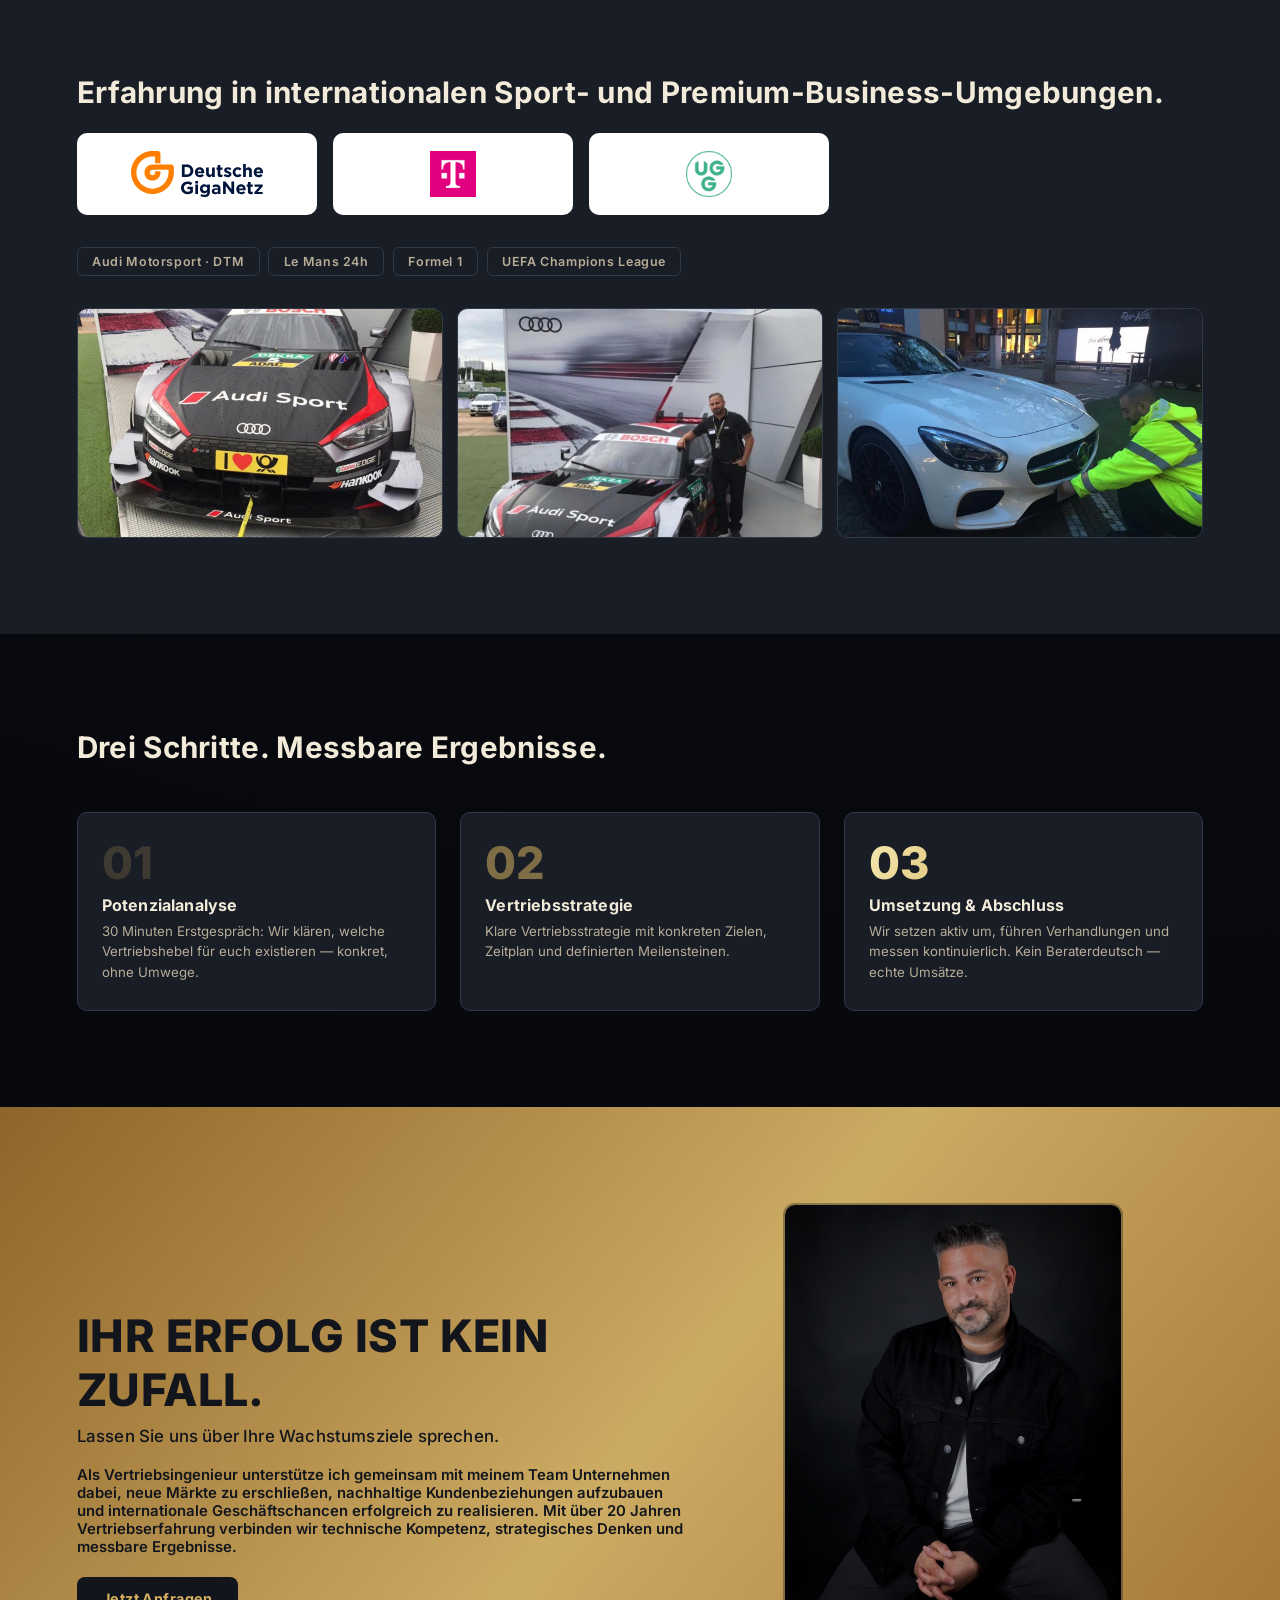
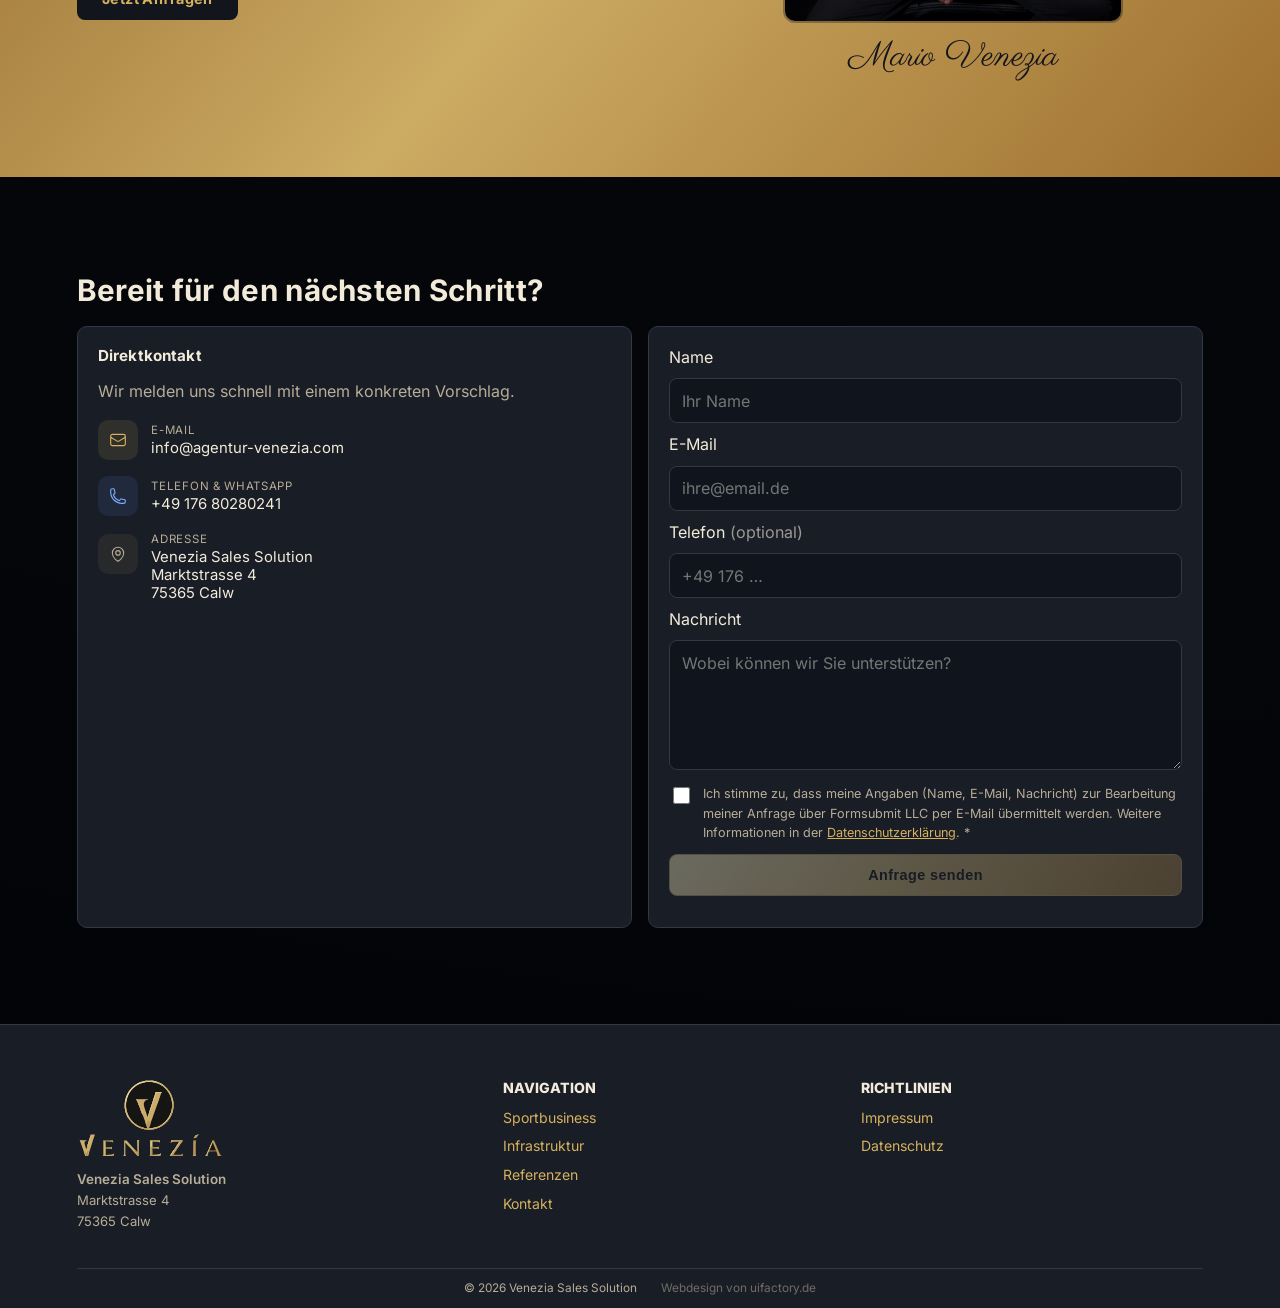
==== commit 0ce25c21: "." ====
--- a/index.html
+++ b/index.html
@@ -3,8 +3,45 @@
   <head>
     <meta charset="UTF-8" />
     <meta name="viewport" content="width=device-width, initial-scale=1.0" />
-    <title>Venezia Sales Solution | International Sports Sales & Business Development</title>
-    <meta name="description" content="Venezia ist eine internationale Vertriebsagentur für Sport und Infrastruktur – wir entwickeln Vertriebsstrukturen, die messbaren Umsatz erzeugen." />
+    <title>Venezia Sales Solution | Internationale Vertriebsagentur für Sport &amp; Infrastruktur</title>
+    <meta name="description" content="Venezia Sales Solution – Ihr B2B-Vertriebspartner für Sportsponsoring, Glasfaservertrieb &amp; Luxusimmobilien. 20+ Jahre Erfahrung im DACH-Raum. Kostenlose Erstberatung." />
+    <meta name="robots" content="index, follow" />
+    <meta name="author" content="Venezia Sales Solution" />
+    <link rel="canonical" href="https://agentur-venezia.com/" />
+    <!-- Open Graph -->
+    <meta property="og:type" content="website" />
+    <meta property="og:url" content="https://agentur-venezia.com/" />
+    <meta property="og:title" content="Venezia Sales Solution | Sportsponsoring &amp; B2B-Vertrieb" />
+    <meta property="og:description" content="Ihr Partner für Sportsponsoring, Infrastrukturvertrieb &amp; internationale Geschäftsentwicklung. 20+ Jahre Erfahrung. Kostenlose Erstberatung." />
+    <meta property="og:image" content="https://agentur-venezia.com/images/venezia_logo_raw.png" />
+    <meta property="og:image:alt" content="Venezia Sales Solution – Sportsponsoring &amp; Vertrieb" />
+    <meta property="og:locale" content="de_DE" />
+    <meta property="og:site_name" content="Venezia Sales Solution" />
+    <!-- Twitter Card -->
+    <meta name="twitter:card" content="summary_large_image" />
+    <meta name="twitter:title" content="Venezia Sales Solution | Sportsponsoring &amp; B2B-Vertrieb" />
+    <meta name="twitter:description" content="Ihr Partner für Sportsponsoring, Infrastrukturvertrieb &amp; B2B-Geschäftsentwicklung. 20+ Jahre Erfahrung." />
+    <meta name="twitter:image" content="https://agentur-venezia.com/images/venezia_logo_raw.png" />
+    <link rel="icon" href="./favicon/favicon.ico" sizes="any" />
+    <link rel="icon" type="image/png" sizes="16x16" href="./favicon/genfavicon-16.png" />
+    <link rel="icon" type="image/png" sizes="32x32" href="./favicon/genfavicon-32.png" />
+    <link rel="icon" type="image/png" sizes="48x48" href="./favicon/genfavicon-48.png" />
+    <link rel="icon" type="image/png" sizes="57x57" href="./favicon/genfavicon-57.png" />
+    <link rel="icon" type="image/png" sizes="64x64" href="./favicon/genfavicon-64.png" />
+    <link rel="icon" type="image/png" sizes="114x114" href="./favicon/genfavicon-114.png" />
+    <link rel="icon" type="image/png" sizes="120x120" href="./favicon/genfavicon-120.png" />
+    <link rel="icon" type="image/png" sizes="128x128" href="./favicon/genfavicon-128.png" />
+    <link rel="icon" type="image/png" sizes="180x180" href="./favicon/genfavicon-180.png" />
+    <link rel="icon" type="image/png" sizes="256x256" href="./favicon/genfavicon-256.png" />
+    <link rel="icon" type="image/png" sizes="512x512" href="./favicon/genfavicon-512.png" />
+    <link rel="apple-touch-icon" sizes="57x57" href="./favicon/apple-touch-icon-57x57.png" />
+    <link rel="apple-touch-icon" sizes="114x114" href="./favicon/apple-touch-icon-114x114.png" />
+    <link rel="apple-touch-icon" sizes="120x120" href="./favicon/apple-touch-icon-120x120.png" />
+    <link rel="apple-touch-icon" sizes="180x180" href="./favicon/apple-touch-icon-180x180.png" />
+    <link rel="apple-touch-icon" href="./favicon/apple-touch-icon.png" />
+    <link rel="manifest" href="./favicon/site.webmanifest" />
+    <link rel="preload" as="image" href="./images/dark-hexagon.jpg" fetchpriority="high" />
+    <link rel="preconnect" href="https://formsubmit.co" />
     <link rel="stylesheet" href="./shared.css" />
     <style>
       section { padding: 96px 0; }
@@ -207,6 +244,12 @@
       input, textarea { width: 100%; border-radius: 8px; border: 1px solid var(--border); background: #0f141d; color: var(--ink); padding: 0.72rem 0.75rem; font: inherit; }
       textarea { min-height: 130px; resize: vertical; }
       #form-status { color: var(--muted); margin: 0; font-size: 0.88rem; }
+      .privacy-check { display: flex; align-items: flex-start; gap: 0.65rem; margin-top: 0.15rem; }
+      .privacy-check input[type="checkbox"] { width: 17px; height: 17px; min-width: 17px; flex-shrink: 0; margin-top: 0.2rem; accent-color: var(--accent); cursor: pointer; }
+      .privacy-label { font-size: 0.79rem; color: var(--muted); line-height: 1.55; cursor: pointer; user-select: none; }
+      .privacy-label a { color: var(--accent); text-decoration: underline; }
+      .privacy-label a:hover { opacity: 0.8; }
+      button.btn-dark:disabled { opacity: 0.38; cursor: not-allowed; filter: grayscale(0.25); }
 
       /* ── Thank Modal ────────────────────────────────────────── */
       #thank-modal { position: fixed; inset: 0; z-index: 100; display: none; align-items: center; justify-content: center; }
@@ -484,13 +527,13 @@
 
           <div class="logo-grid">
             <div class="logo-tile">
-              <img src="./images/deutsche_giganetz.svg" alt="Deutsche Giganetz" />
+              <img src="./images/deutsche_giganetz.svg" alt="Deutsche Giganetz" loading="lazy" decoding="async" />
             </div>
             <div class="logo-tile">
-              <img src="./images/telekom_logo.jpg" alt="Telekom" />
+              <img src="./images/telekom_logo.jpg" alt="Telekom" loading="lazy" decoding="async" />
             </div>
             <div class="logo-tile">
-              <img src="./images/ugg_logo.webp" alt="UGG" />
+              <img src="./images/ugg_logo.webp" alt="UGG" loading="lazy" decoding="async" />
             </div>
           </div>
 
@@ -504,9 +547,9 @@
           </div>
 
           <div class="f1-gallery">
-            <img src="./images/formel1.jpeg" alt="Formula 1" />
-            <img src="./images/formel1_2.jpeg" alt="Formula 1 Hospitality" />
-            <img src="./images/formel1_3.jpeg" alt="Formula 1 Business" />
+            <img src="./images/formel1.jpeg" alt="Formula 1" loading="lazy" decoding="async" />
+            <img src="./images/formel1_2.jpeg" alt="Formula 1 Hospitality" loading="lazy" decoding="async" />
+            <img src="./images/formel1_3.jpeg" alt="Formula 1 Business" loading="lazy" decoding="async" />
           </div>
         </div>
       </section>
@@ -545,7 +588,7 @@
             <a class="btn btn-dark cta-btn-desktop" href="#contact" data-i18n="cta_btn">Jetzt Anfragen</a>
           </div>
           <div class="cta-photo">
-            <img src="./images/foto-mario-venezia.jpeg" alt="Mario Venezia" />
+            <img src="./images/foto-mario-venezia.jpeg" alt="Mario Venezia – Gründer Venezia Sales Solution" loading="lazy" decoding="async" />
             <span class="cta-signature">Mario Venezia</span>
           </div>
           <a class="btn btn-dark cta-btn-mobile" href="#contact" data-i18n="cta_btn">Jetzt Anfragen</a>
@@ -569,7 +612,7 @@
                   </div>
                   <div class="ci-text">
                     <small data-i18n="contact_email_label">E-Mail</small>
-                    <a href="mailto:info@agentur-venezia.com">info@agentur-venezia.com</a>
+                    <!--email_off--><a href="mailto:info@agentur-venezia.com">info@agentur-venezia.com</a><!--/email_off-->
                   </div>
                 </li>
                 <li class="contact-info-item">
@@ -607,7 +650,11 @@
                 <input id="phone" name="phone" type="tel" placeholder="+49 176 …" data-i18n-placeholder="form_phone_ph" />
                 <label for="msg" data-i18n="form_message">Nachricht</label>
                 <textarea id="msg" name="message" placeholder="Wobei können wir Sie unterstützen?" data-i18n-placeholder="form_message_ph" required></textarea>
-                <button class="btn btn-dark" type="submit" data-i18n="form_submit">Anfrage senden</button>
+                <div class="privacy-check">
+                  <input type="checkbox" id="privacy-consent" />
+                  <label for="privacy-consent" class="privacy-label" data-i18n-html="form_privacy_html">Ich stimme zu, dass meine Angaben (Name, E-Mail, Nachricht) zur Bearbeitung meiner Anfrage über Formsubmit LLC per E-Mail übermittelt werden. Weitere Informationen in der <a href="datenschutz.html" target="_blank" rel="noopener">Datenschutzerklärung</a>. *</label>
+                </div>
+                <button class="btn btn-dark" type="submit" data-i18n="form_submit" disabled>Anfrage senden</button>
                 <p id="form-status" aria-live="polite"></p>
               </form>
             </article>
@@ -630,6 +677,66 @@
       </div>
     </div>
 
+    <script type="application/ld+json">
+    [
+      {
+        "@context": "https://schema.org",
+        "@type": ["LocalBusiness", "ProfessionalService"],
+        "name": "Venezia Sales Solution",
+        "description": "Internationale Vertriebsagentur für Sportsponsoring, Infrastrukturvertrieb und B2B-Geschäftsentwicklung im DACH-Raum und Italien.",
+        "url": "https://agentur-venezia.com",
+        "telephone": "+4917680280241",
+        "email": "info@agentur-venezia.com",
+        "image": "https://agentur-venezia.com/images/foto-mario-venezia2.jpeg",
+        "logo": "https://agentur-venezia.com/images/venezia_logo2.svg",
+        "address": {
+          "@type": "PostalAddress",
+          "streetAddress": "Marktstrasse 4",
+          "addressLocality": "Calw",
+          "postalCode": "75365",
+          "addressCountry": "DE"
+        },
+        "geo": {
+          "@type": "GeoCoordinates",
+          "latitude": 48.7147,
+          "longitude": 8.7412
+        },
+        "areaServed": [
+          {"@type": "Country", "name": "Deutschland"},
+          {"@type": "Country", "name": "Österreich"},
+          {"@type": "Country", "name": "Schweiz"},
+          {"@type": "Country", "name": "Italia"}
+        ],
+        "founder": {
+          "@type": "Person",
+          "name": "Mario Venezia",
+          "jobTitle": "Gründer & Vertriebsexperte"
+        },
+        "contactPoint": {
+          "@type": "ContactPoint",
+          "telephone": "+4917680280241",
+          "contactType": "sales",
+          "availableLanguage": ["German", "English", "Italian"]
+        },
+        "hasOfferCatalog": {
+          "@type": "OfferCatalog",
+          "name": "Dienstleistungen",
+          "itemListElement": [
+            {"@type": "Offer", "itemOffered": {"@type": "Service", "name": "Sportsponsoring & Partnerschaftsentwicklung"}},
+            {"@type": "Offer", "itemOffered": {"@type": "Service", "name": "Hospitality & VIP-Vertrieb"}},
+            {"@type": "Offer", "itemOffered": {"@type": "Service", "name": "Glasfaser-Vertrieb (D2D)"}},
+            {"@type": "Offer", "itemOffered": {"@type": "Service", "name": "Luxusimmobilien & Premium-Vermittlung"}}
+          ]
+        }
+      },
+      {
+        "@context": "https://schema.org",
+        "@type": "WebSite",
+        "name": "Venezia Sales Solution",
+        "url": "https://agentur-venezia.com"
+      }
+    ]
+    </script>
     <script src="./components.js"></script>
     <script>
       const PAGE_TRANSLATIONS = {
@@ -703,6 +810,7 @@
           form_phone_ph: "+49 176 …",
           form_message_ph: "Wobei können wir Sie unterstützen?",
           form_submit: "Anfrage senden",
+          form_privacy_html: 'Ich stimme zu, dass meine Angaben (Name, E-Mail, Nachricht) zur Bearbeitung meiner Anfrage über Formsubmit LLC per E-Mail übermittelt werden. Weitere Informationen in der <a href="datenschutz.html" target="_blank" rel="noopener">Datenschutzerklärung</a>. *',
           modal_title: "Vielen Dank!",
           modal_text: "Wir haben Ihre Anfrage erhalten und melden uns schnellstmöglich bei Ihnen.",
           modal_close: "Schließen",
@@ -778,6 +886,7 @@
           form_phone_ph: "+49 176 …",
           form_message_ph: "How can we support you?",
           form_submit: "Send request",
+          form_privacy_html: 'I consent to my details (name, email, message) being transmitted via Formsubmit LLC by email to process my enquiry. For more information see the <a href="datenschutz.html" target="_blank" rel="noopener">Privacy Policy</a>. *',
           modal_title: "Thank you!",
           modal_text: "We have received your request and will get back to you as soon as possible.",
           modal_close: "Close",
@@ -786,6 +895,14 @@
       };
 
       initComponents(PAGE_TRANSLATIONS);
+
+      (function() {
+        const checkbox = document.getElementById('privacy-consent');
+        const submitBtn = document.getElementById('contact-form').querySelector('button[type="submit"]');
+        checkbox.addEventListener('change', function() {
+          submitBtn.disabled = !this.checked;
+        });
+      })();
 
       document.getElementById('contact-form').addEventListener('submit', async function(event) {
         event.preventDefault();
@@ -820,7 +937,7 @@
             ? 'Fehler beim Senden. Bitte direkt an info@agentur-venezia.com schreiben.'
             : 'Error sending. Please write directly to info@agentur-venezia.com.';
         } finally {
-          btn.disabled = false;
+          btn.disabled = !document.getElementById('privacy-consent').checked;
         }
       });
 
